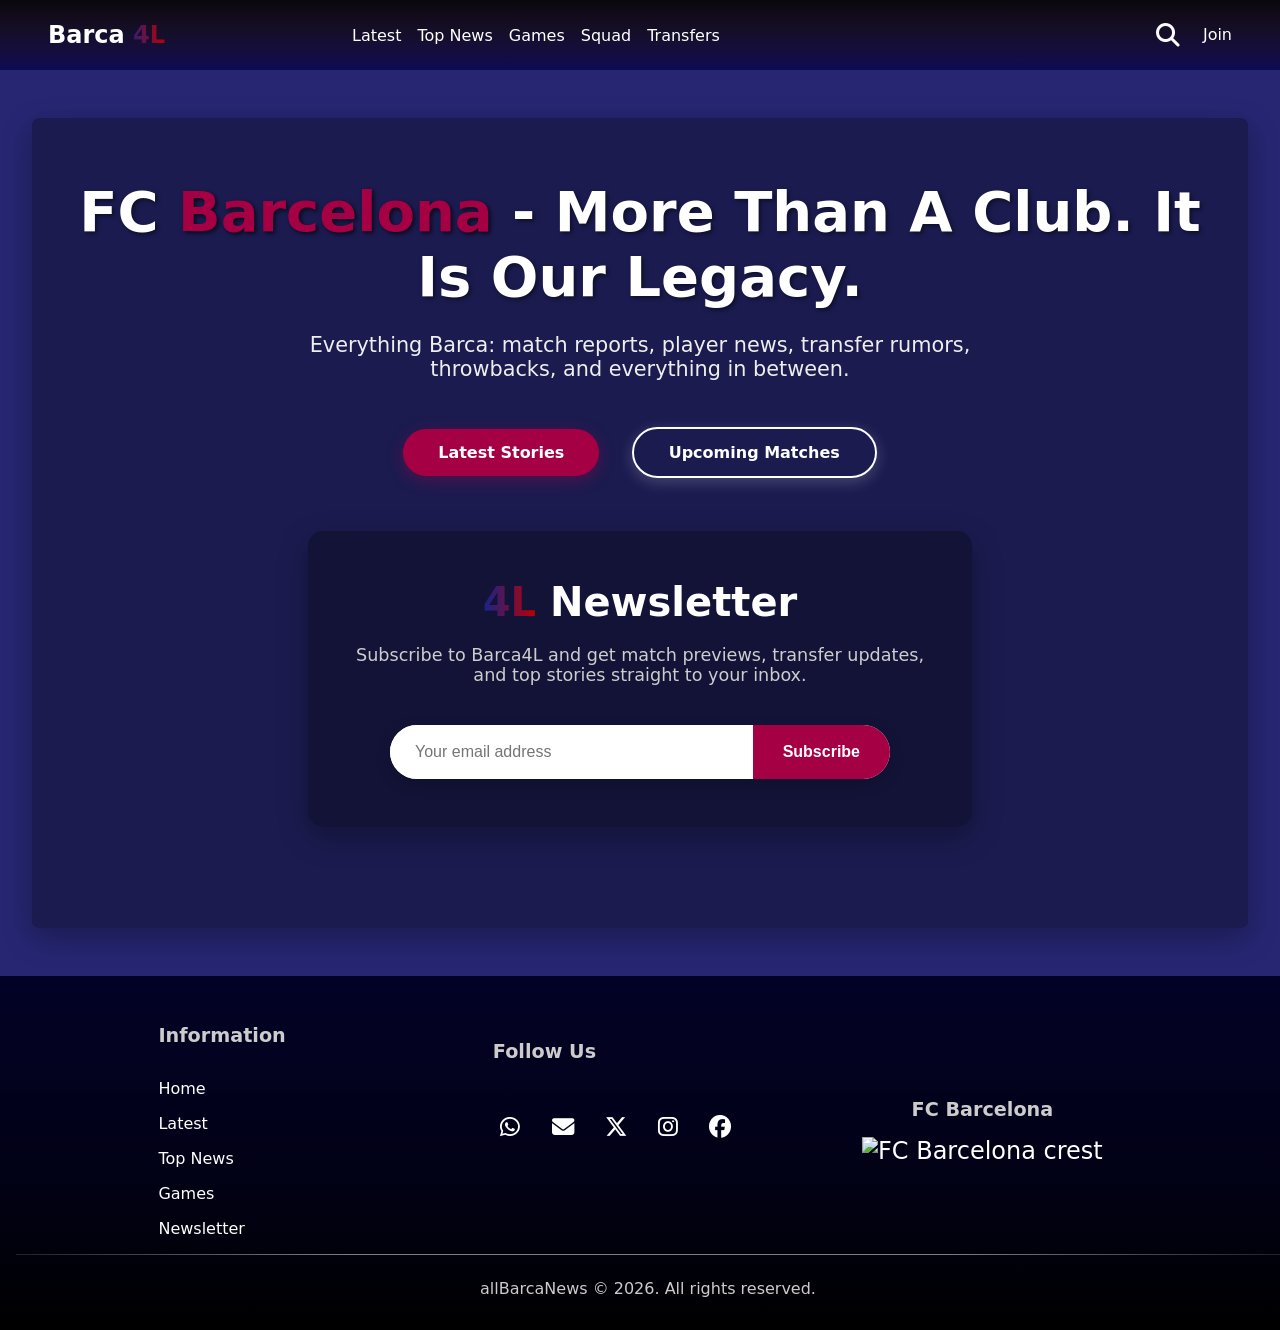
==== allInOneBarca.html @ a5be34e0 "portfolio update" ====
<!DOCTYPE html>
<html lang="en">
<head>
  <meta charset="UTF-8">
  <meta name="viewport" content="width=device-width, initial-scale=1.0">
  <meta name="description" content="Barca4L fan hub for FC Barcelona news, match analysis, top stories, and transfer updates.">
  <meta name="referrer" content="strict-origin-when-cross-origin">
  <meta name="theme-color" content="#0b1030">
  <meta http-equiv="Content-Security-Policy" content="default-src 'self'; script-src 'self'; style-src 'self' https://cdnjs.cloudflare.com; font-src 'self' https://cdnjs.cloudflare.com; img-src 'self' data: https:; base-uri 'self'; frame-ancestors 'none'; form-action 'self'; upgrade-insecure-requests">
  <title>Barca4L | FC Barcelona Fan Hub</title>
  <link rel="icon" href="img/barcaLogo.jpeg" type="image/jpeg">
  <link rel="stylesheet" href="styles/newbarcablog.css">
  <link rel="stylesheet" href="https://cdnjs.cloudflare.com/ajax/libs/font-awesome/6.7.2/css/all.min.css">
  <script src="js/barcablog.js" defer></script>
  <script src="js/site-state.js" defer></script>
</head>
<body>
  <a class="skip-link" href="#main-content">Skip to main content</a>

  <header data-header class="header-container">
    <h1 id="page-name">
      <a class="nav-link active" data-nav="home" href="#home">Barca<span>&nbsp;4L</span></a>
    </h1>

    <nav aria-label="Primary">
      <ul id="main-menu">
        <li><a class="nav-link" data-nav="latest" href="#latest">Latest</a></li>
        <li><a class="nav-link" data-nav="topStories" href="#topStories">Top News</a></li>
        <li><a class="nav-link" data-nav="games" href="#games">Games</a></li>
        <li><a class="nav-link" data-nav="squad" href="#squad">Squad</a></li>
        <li><a class="nav-link" data-nav="transfers" href="#transfers">Transfers</a></li>
      </ul>
    </nav>

    <ul id="user-menu">
      <li>
        <button id="menu-search" type="button" aria-controls="searchOverlay" aria-expanded="false" aria-label="Open search" title="Search">
          <i class="fa-solid fa-magnifying-glass" aria-hidden="true"></i>
        </button>
      </li>
      <li id="join"><a href="#join">Join</a></li>
    </ul>

    <div class="search-overlay" id="searchOverlay" hidden>
      <button class="close-search" type="button" aria-label="Close search">&times;</button>
      <div class="search-container">
        <label class="visually-hidden" for="barca-search-input">Search articles</label>
        <input id="barca-search-input" type="text" class="search-input" placeholder="Search stories, players, and topics...">
        <div class="search-results" id="search-results" aria-live="polite"></div>
      </div>
    </div>
  </header>

  <main class="main-container" id="main-content">
    <section class="page active" id="home">
      <div class="overlay">
        <div class="hero">
          <h1>FC <span>Barcelona</span> - More Than A Club. It Is Our Legacy.</h1>
          <p>Everything Barca: match reports, player news, transfer rumors, throwbacks, and everything in between.</p>
          <div class="btns">
            <a href="#latest" class="btn nav-link" data-nav="latest">Latest Stories</a>
            <a href="#games" class="btn btn-outline nav-link" data-nav="games">Upcoming Matches</a>
          </div>
        </div>

        <section class="newletter" id="join">
          <h2><span class="forL">4L</span> Newsletter</h2>
          <p>Subscribe to Barca4L and get match previews, transfer updates, and top stories straight to your inbox.</p>
          <form action="#" class="newsletter-form">
            <label class="visually-hidden" for="newsletter-email">Email address</label>
            <input id="newsletter-email" type="email" placeholder="Your email address" required>
            <button type="submit">Subscribe</button>
          </form>
        </section>
      </div>
    </section>

    <div class="wrapper main-wrapper">
      <article class="page" id="latest">
        <section id="highlighter" class="blogPost highlight">
          <a href="blogPost.html?slug=early-season-barcelona-injury-worries&title=Early%20Season%20Barcelona%20Injury%20Worries&img=img%2FbaldeInjury.jpeg"><img src="img/baldeInjury.jpeg" alt="Alejandro Balde sidelined with injury concerns"></a>
          <a href="blogPost.html?slug=early-season-barcelona-injury-worries&title=Early%20Season%20Barcelona%20Injury%20Worries&img=img%2FbaldeInjury.jpeg"><h2>Early season Barcelona injury worries</h2></a>
          <p class="date">@mansaMusa 1st September 2025</p>
          <p class="description">
            Three games into the season and Barcelona are already dealing with key injuries. Balde has a hamstring issue, Frenkie returned from the Dutch camp, and concern is growing around Yamal.
          </p>
        </section>

        <section class="blogPost">
          <a href="blogPost.html?slug=mallorca-0-3-barcelona-opener&title=Mallorca%200%3A3%20Barcelona%20Thoughts%20on%20the%20Opener&img=img%2FmallocaBarca2.jpeg"><img src="img/mallocaBarca2.jpeg" alt="Barcelona players celebrating away win at Mallorca"></a>
          <a href="blogPost.html?slug=mallorca-0-3-barcelona-opener&title=Mallorca%200%3A3%20Barcelona%20Thoughts%20on%20the%20Opener&img=img%2FmallocaBarca2.jpeg"><h2>Mallorca 0:3 Barcelona - thoughts on the opener</h2></a>
          <p class="date">@mansa 16th August 2025</p>
          <p class="description">
            Barcelona opened the campaign with an emphatic win away at Mallorca, with Yamal, Raphinha, and Ferran all on the scoresheet.
          </p>
        </section>

        <section class="blogPost">
          <a href="blogPost.html?slug=fermin-not-for-sale&title=Fermin%20Should%20Not%20Be%20For%20Sale&img=img%2FFerm%C3%ACnOption.jpeg"><img src="img/FermìnOption.jpeg" alt="Fermin Lopez during a match"></a>
          <a href="blogPost.html?slug=fermin-not-for-sale&title=Fermin%20Should%20Not%20Be%20For%20Sale&img=img%2FFerm%C3%ACnOption.jpeg"><h2>Fermin should not be up for sale</h2></a>
          <p class="date">@musa 14th August 2025</p>
          <p class="description">
            Exit rumors around Fermin Lopez have intensified due to Barcelona's financial pressure, but selling him could be a major long-term mistake.
          </p>
        </section>

        <section class="blogPost">
          <a href="blogPost.html?slug=rashford-looks-promising&title=Rashford%20Looks%20Promising&img=img%2FrashfordSigns.jpeg"><img src="img/rashfordSigns.jpeg" alt="Marcus Rashford in Barcelona colors"></a>
          <a href="blogPost.html?slug=rashford-looks-promising&title=Rashford%20Looks%20Promising&img=img%2FrashfordSigns.jpeg"><h2>Rashford looks really promising</h2></a>
          <p class="date">@mansaMusa 13th August 2025</p>
          <p class="description">
            Even without early goals, his ball progression and movement suggest there is a lot more to come in this setup.
          </p>
        </section>

        <section class="blogPost">
          <a href="blogPost.html?slug=thank-you-inigo&title=Thank%20You%20Inigo&img=img%2FInigoThanks.jpeg"><img src="img/InigoThanks.jpeg" alt="Inigo Martinez appreciation post"></a>
          <a href="blogPost.html?slug=thank-you-inigo&title=Thank%20You%20Inigo&img=img%2FInigoThanks.jpeg"><h2>Thank you, Inigo</h2></a>
          <p class="date">@mansa 7th August 2025</p>
          <p class="description">
            A difficult exit to accept after his level last season, and many fans are frustrated about how the club handled it.
          </p>
        </section>
      </article>

      <article class="page" id="topStories">
        <section class="blogPost">
          <a href="blogPost.html?slug=concerning-team-performance&title=Barcelona%20Are%20Not%20Playing%20Well%20Yet&img=img%2FTeamplay.jpeg" class="t-imgA"><img src="img/Teamplay.jpeg" alt="Barcelona team shape under pressure"></a>
          <a href="blogPost.html?slug=concerning-team-performance&title=Barcelona%20Are%20Not%20Playing%20Well%20Yet&img=img%2FTeamplay.jpeg" class="t-h2"><h2>The team performance is still concerning</h2></a>
          <p class="date">@sabbath 31st August 2025</p>
          <p class="description">The results are there, but defensive structure and attacking sharpness still look inconsistent after three games.</p>
        </section>

        <section class="blogPost">
          <a href="blogPost.html?slug=management-crisis-unbearable&title=Barcelona%20Management%20Crisis%20Is%20Becoming%20Unbearable&img=img%2FBarcamanage.jpeg" class="t-imgA"><img src="img/Barcamanage.jpeg" alt="Barcelona management discussion image"></a>
          <a href="blogPost.html?slug=management-crisis-unbearable&title=Barcelona%20Management%20Crisis%20Is%20Becoming%20Unbearable&img=img%2FBarcamanage.jpeg" class="t-h2"><h2>Management pressure continues to rise</h2></a>
          <p class="date">@sabbath 27th August 2025</p>
          <p class="description">Many fans are increasingly frustrated by financial decisions and recurring squad planning issues.</p>
        </section>

        <section class="blogPost">
          <a href="blogPost.html?slug=chelsea-50m-fermin-bid&title=Chelsea%20Considering%20A%2050M%20Move%20For%20Fermin%20Lopez&img=img%2FFermin2Option.jpeg" class="t-imgA"><img src="img/Fermin2Option.jpeg" alt="Fermin Lopez transfer rumor feature"></a>
          <a href="blogPost.html?slug=chelsea-50m-fermin-bid&title=Chelsea%20Considering%20A%2050M%20Move%20For%20Fermin%20Lopez&img=img%2FFermin2Option.jpeg" class="t-h2"><h2>Chelsea considering a 50M move for Fermin</h2></a>
          <p class="date">@sabbath 27th August 2025</p>
          <p class="description">Reports suggest Chelsea are preparing a serious bid for one of Barca's most valuable young midfield assets.</p>
        </section>

        <section class="blogPost">
          <a href="blogPost.html?slug=joan-rashford-registered&title=Joan%20Garcia%20And%20Rashford%20Registered&img=img%2FJoanXRash.jpg" class="t-imgA"><img src="img/JoanXRash.jpg" alt="Joan Garcia and Marcus Rashford registration update"></a>
          <a href="blogPost.html?slug=joan-rashford-registered&title=Joan%20Garcia%20And%20Rashford%20Registered&img=img%2FJoanXRash.jpg" class="t-h2"><h2>Joan Garcia and Rashford have been registered</h2></a>
          <p class="date">@sabbath 16th August 2025</p>
          <p class="description">Both arrivals are now officially available for matchday squads following registration approval.</p>
        </section>
      </article>

      <article class="page" id="games">
        <section class="blogPost">
          <a href="blogPost.html?slug=first-home-game-valencia&title=Valencia%20First%20Home%20Game%20Preview&img=img%2FValencia.jpeg" class="imgLink"><img src="img/Valencia.jpeg" alt="Barcelona squad ahead of home game against Valencia"></a>
          <a href="blogPost.html?slug=first-home-game-valencia&title=Valencia%20First%20Home%20Game%20Preview&img=img%2FValencia.jpeg" class="blogTitle"><h2>Valencia up next in the first home game</h2></a>
          <p class="date">@sabbath September 4th 2025</p>
          <p class="description">After three away fixtures, Barca finally return home in what should be a strong atmosphere at kickoff.</p>
        </section>

        <section class="blogPost">
          <a href="blogPost.html?slug=star-garcia-rescue&title=Air%20Garcia%20Rescues%20Barcelona&img=img%2FstarGarcia.jpeg" class="imgLink"><img src="img/starGarcia.jpeg" alt="Goalkeeper Air Garcia making a key save"></a>
          <a href="blogPost.html?slug=star-garcia-rescue&title=Air%20Garcia%20Rescues%20Barcelona&img=img%2FstarGarcia.jpeg" class="blogTitle"><h2>Star boy Air Garcia to the rescue</h2></a>
          <p class="date">@mansaMusa August 31st 2025</p>
          <p class="description">A huge performance in goal against Rayo with eight saves that kept Barca alive in a difficult game.</p>
        </section>

        <section class="blogPost">
          <a href="blogPost.html?slug=last-minute-levante-winner&title=Last%20Minute%20Winner%20Away%20At%20Levante&img=img%2FLastminute.jpeg" class="imgLink"><img src="img/Lastminute.jpeg" alt="Barcelona players celebrating a late goal"></a>
          <a href="blogPost.html?slug=last-minute-levante-winner&title=Last%20Minute%20Winner%20Away%20At%20Levante&img=img%2FLastminute.jpeg" class="blogTitle"><h2>Late winner away at Levante</h2></a>
          <p class="date">@sabbath August 23rd 2025</p>
          <p class="description">Not the cleanest display, but the final push delivered three points and kept momentum alive.</p>
        </section>

        <section class="blogPost">
          <a href="blogPost.html?slug=barcelona-three-goals-mallorca&title=Barcelona%20Score%20Three%20Away%20At%20Mallorca&img=img%2FMallorcagames2.jpeg" class="imgLink"><img src="img/Mallorcagames2.jpeg" alt="Barcelona attack against Mallorca"></a>
          <a href="blogPost.html?slug=barcelona-three-goals-mallorca&title=Barcelona%20Score%20Three%20Away%20At%20Mallorca&img=img%2FMallorcagames2.jpeg" class="blogTitle"><h2>Barcelona score three away at Mallorca</h2></a>
          <p class="date">@mansamusa August 16th 2025</p>
          <p class="description">A confident opening-day performance that set the tone for the first stretch of the season.</p>
        </section>
      </article>

      <article class="page" id="squad">
        <section class="blogPost blog-placeholder">
          <h2>Squad analysis updates coming soon</h2>
          <p class="date">Editorial desk</p>
          <p class="description">This section will be updated with player profiles, tactical roles, and form tracking.</p>
        </section>
        <section class="blogPost blog-placeholder">
          <h2>Depth chart and role breakdown</h2>
          <p class="date">Editorial desk</p>
          <p class="description">Expected XI, rotation options, and how each position is evolving through the season.</p>
        </section>
      </article>

      <article class="page" id="transfers">
        <section class="blogPost blog-placeholder">
          <h2>Transfer board under review</h2>
          <p class="date">Editorial desk</p>
          <p class="description">Incoming, outgoing, and rumor quality ratings will be published here shortly.</p>
        </section>
        <section class="blogPost blog-placeholder">
          <h2>Registration and wage-space tracker</h2>
          <p class="date">Editorial desk</p>
          <p class="description">A practical view of squad registration status and financial impact throughout the window.</p>
        </section>
      </article>
    </div>
  </main>

  <footer class="footer-container">
    <div class="wrapper flex-wrapper">
      <div class="footer-nav">
        <h5>Information</h5>
        <a href="#home">Home</a>
        <a href="#latest">Latest</a>
        <a href="#topStories">Top News</a>
        <a href="#games">Games</a>
        <a href="#join">Newsletter</a>
      </div>
      <div class="footer-media">
        <h5>Follow Us</h5>
        <div class="socials">
          <a href="https://wa.me/?text=Barca4L" target="_blank" rel="noopener noreferrer" aria-label="Share on WhatsApp"><i class="fa-brands fa-whatsapp"></i></a>
          <a href="mailto:hello@barca4l.com" aria-label="Send us an email"><i class="fa-solid fa-envelope"></i></a>
          <a href="https://x.com/fcbarcelona" target="_blank" rel="noopener noreferrer" aria-label="Barcelona on X"><i class="fa-brands fa-x-twitter"></i></a>
          <a href="https://www.instagram.com/fcbarcelona/" target="_blank" rel="noopener noreferrer" aria-label="Barcelona on Instagram"><i class="fa-brands fa-instagram"></i></a>
          <a href="https://www.facebook.com/fcbarcelona/" target="_blank" rel="noopener noreferrer" aria-label="Barcelona on Facebook"><i class="fa-brands fa-facebook"></i></a>
        </div>
      </div>
      <div class="footerLogo">
        <h5 id="footerLogo-header">FC Barcelona</h5>
        <div><img src="img/footerLogo.svg" alt="FC Barcelona crest"></div>
      </div>
    </div>
    <p class="footer-copy">allBarcaNews &copy; 2026. All rights reserved.</p>
  </footer>
</body>
</html>
---- styles/newbarcablog.css ----
*, *::before, *::after {
  box-sizing: border-box;
  margin: 0;
  padding: 0;
  scroll-behavior: smooth;
}
html {
  scroll-padding-top: 72px;
}
html, body {
  font-family: system-ui, -apple-system, BlinkMacSystemFont, 'Segoe UI', Roboto, Oxygen, Ubuntu, Cantarell, 'Open Sans', 'Helvetica Neue', sans-serif;
  font-size: 16px;
  background: hsl(240, 50%, 30%);
  padding: 0;
  margin: 0;
  color: #fff;
}
img {
  max-width: 100%;
  height: auto;
  display: block;
  border: 0;
  overflow: hidden;
  background-color: transparent;
}
.skip-link {
  position: fixed;
  top: -100px;
  left: 1rem;
  z-index: 2000;
  background: #ffffff;
  color: #111;
  padding: 0.6rem 0.8rem;
  border-radius: 6px;
  text-decoration: none;
  font-weight: 600;
  transition: top 0.2s ease;
}
.skip-link:focus {
  top: 1rem;
}
.visually-hidden {
  position: absolute;
  width: 1px;
  height: 1px;
  margin: -1px;
  padding: 0;
  overflow: hidden;
  clip: rect(0, 0, 0, 0);
  border: 0;
}
.wrapper {
  width: 80%;
  max-width: 1200px;
  margin: 0 auto;
  padding: 1rem;

  @media (width < 850px) {
    width: 90%;
  }

  @media (width < 500px) {
    width: 98%;
  }
}
.header-container {
  display: grid;
  grid-template-columns: 1fr 2fr 1fr;
  grid-template-areas: "h m l";
  gap: 1rem;
  align-items: center;
  background-color: #111;
  border-image: fill 1 1 linear-gradient(in lch, #00000090, #0000aa70);
  position: sticky;
  top: 0;
  width: 100%;
  min-height: 70px;
  color: #fff;
  padding-inline: 3rem;
  z-index: 1000;

  @media (width < 585px) {
    padding-inline: 1rem;
  }

  @media (width < 500px) {
    padding-inline: 2rem 3rem;
    max-height: 40px;
  }
}
.header-container a {
  text-decoration: none;
  color: #fff;
  cursor: pointer;
}
.header-container a:hover, 
.header-container a:focus, 
#menu-search:hover, 
#menu-search:focus {
  color: #bb0000;
  transition: color 0.3s ease;
}
#page-name {
  grid-area: h;
  align-self: center;
  font-size: 1.5rem;
  font-weight: bold;
}
#page-name > a:hover, 
#page-name > a:focus {
  text-decoration: none;
  color: #fff;
  cursor: pointer;
}
#page-name span, 
.forL {
  color: transparent;
  background: linear-gradient(to right, #14248A, #bb0000);
  -webkit-background-clip: text;
  background-clip: text;
}
#main-menu {
  grid-area: m;
  display: flex;
  justify-content: start;
  align-items: center;
  gap: 1rem;
  list-style-type: none;
  overflow-x: auto;
  white-space: nowrap;
  scrollbar-width: none;
  -webkit-overflow-scrolling: touch;
  overscroll-behavior: contain;
  min-height: 0;
  align-self: center;

  @media (width < 500px) {
    position: fixed;
    top: 50px;
    left: 0;
    right: 0;
    background-color: #333355;
    padding: .5rem 1.5rem;
    z-index: 999;
    font-size: .9rem;
    margin-block: 1rem;
    display: flex;
    justify-content: center;
    align-items: center;
    min-width: 100%;
    backdrop-filter: blur(10px);
    gap: 1.5rem;
  }
}
#main-menu a.active, 
#main-menu a:focus {
  background: #1abc9c;
  transform: translateY(-2px);
  box-shadow: 0 5px 15px rgba(0, 0, 0, 0.2);
  padding: 0 .5rem;
  color: #fff;
}
#user-menu {
  grid-area: l;
  display: flex;
  justify-content: flex-end;
  align-items: center;
  gap: 1rem;
  list-style-type: none;
}
#user-menu li {
  display: flex;
  align-items: center;
}
#menu-search {
  background: none;
  border: 1px solid transparent;
  border-radius: 999px;
  color: #fff;
  font-size: 1.5rem;
  cursor: pointer;
  transition: color 0.3s ease;
  width: 2.4rem;
  height: 2.4rem;
  display: inline-flex;
  align-items: center;
  justify-content: center;
}
#menu-search:focus-visible {
  border-color: #1abc9c;
  box-shadow: 0 0 0 3px rgba(26, 188, 156, 0.25);
  outline: none;
}
[data-nav="latest"] {
  @media (width < 500px) {
    margin-left: 2rem !important;
  }
}
.search-overlay {
  position: fixed;
  top: 0;
  left: 0;
  width: 100%;
  height: 100%;
  background: rgba(0, 0, 0, 0.9);
  backdrop-filter: blur(10px);
  display: none;
  justify-content: center;
  align-items: flex-start;
  padding-top: 20vh;
  z-index: 1000;
  opacity: 0;
  transition: opacity 0.3s ease;
}
.search-overlay.active {
  display: flex;
  opacity: 1;
}
.search-overlay[hidden] {
  display: none !important;
}
.search-input {
  width: 100%;
  padding: 1.5rem 2rem;
  font-size: 1.5rem;
  background: rgba(255, 71, 84, 0.1);
  border: 2px solid #ff4754;
  border-radius: 50px;
  color: white;
  outline: none;
  transition: all 0.3s ease;
  box-shadow: 
    0 0 20px rgba(255, 71, 84, 0.3),
    0 0 40px rgba(255, 71, 84, 0.2),
    0 0 60px rgba(255, 71, 84, 0.1);

  @media (width < 500px) {
    font-size: 1.2rem;
    padding: 1rem 1.5rem;
    border-radius: 10px;
  }
}
.search-input:focus {
  box-shadow: 
    0 0 30px rgba(255, 71, 84, 0.6),
    0 0 60px rgba(255, 71, 84, 0.4),
    0 0 90px rgba(255, 71, 84, 0.2);
  background: rgba(255, 71, 84, 0.15);
  transform: scale(1.02);
}
.search-input::placeholder {
  color: rgba(255, 255, 255, 0.6);
}
.close-search {
  position: absolute;
  top: 2rem;
  right: 2rem;
  background: none;
  border: none;
  color: #ff4754;
  font-size: 2rem;
  cursor: pointer;
  width: 50px;
  height: 50px;
  border-radius: 50%;
  display: flex;
  align-items: center;
  justify-content: center;
  transition: all 0.3s ease;
}
.close-search:hover {
  background: rgba(255, 71, 84, 0.1);
  transform: rotate(90deg);
}
.search-container {
  width: 90%;
  max-width: 600px;
  transform: translateY(-50px);
  transition: transform 0.4s ease;
}
.search-overlay.active .search-container {
  transform: translateY(0);
}
.search-results {
  margin-top: 1rem;
  width: 100%;
  max-height: min(56vh, 520px);
  overflow-y: auto;
  border-radius: 12px;
}
.search-result-item {
  width: 100%;
  display: block;
  border: 1px solid rgba(255, 255, 255, 0.08);
  border-radius: 10px;
  background: rgba(255, 255, 255, 0.04);
  color: #fff;
  text-align: left;
  padding: 0.8rem 1rem;
  margin-bottom: 0.6rem;
  cursor: pointer;
}
.search-result-item:hover,
.search-result-item:focus-visible {
  border-color: rgba(26, 188, 156, 0.8);
  background: rgba(26, 188, 156, 0.2);
  outline: none;
}
.search-result-title {
  font-weight: 700;
  margin-bottom: 0.35rem;
}
.search-result-snippet {
  opacity: 0.85;
  font-size: 0.95rem;
}

/* main */
.main-wrapper {
  background-color: #10103040;
  position: relative;
  padding-inline: 1rem;
}
.page {
  --grid-max-count: 2;
  --grid-min-size: 250px;
  --gap: 1rem;
  --grid-max-count-calc: calc((100% - var(--gap) * var(--grid-max-count) - var(--gap)) / var(--grid-max-count));
  --grid-final-calc: min(100%, max(var(--grid-min-size), var(--grid-max-count-calc)));

  display: grid;
  grid-template-columns: repeat(auto-fit, minmax(var(--grid-final-calc), 1fr));
  gap: var(--gap);
  height: 0;
  position: absolute;
  visibility: hidden;
  opacity: 0;
  overflow: hidden;
  transition: visibility 0.5s ease, opacity 0.5s ease;
}
.page.active {
  height: auto;
  visibility: visible;
  opacity: 1;
  position: relative;
  overflow: visible;
}
#home {
  background-image: url('../img/Fondo barcelona.jpeg');
  background-position: center center;
  background-size: cover;
  background-repeat: no-repeat;
  background-attachment: fixed;
  width: 100%;
  min-height: 100vh;
  display: flex;
  flex-direction: column;
  justify-content: center;
  padding: 3rem 2rem;

  @media (width < 500px) {
    padding: 3rem 1rem;
  }
}
#home .overlay {
  background: rgba(0, 0, 0, .3);
  width: 100%;
  min-height: 90vh;
  display: flex;
  flex-direction: column;
  justify-content: center;
  align-items: center;
  text-align: center;
  color: #fff;
  padding: 2rem 1rem;
  border-radius: 7px;
  box-shadow: 0 10px 30px rgba(0,0,0,0.3);
}
.hero {
  display: flex;
  flex-direction: column;
  justify-content: center;
  align-items: center;
}
.hero h1 {
  font-size: 3.5em;
  color: #fff;
  text-shadow: 2px 2px 4px rgba(0, 0, 0, 0.5);
  margin-bottom: 1.5rem;
  text-align: center;

  @media (width < 771px) {
    font-size: 2.5rem;
  }

  @media (width < 500px) {
    font-size: 2rem;
  }
}
.hero h1 span {
  color: #a50044;
  text-shadow: 2px 2px 4px rgba(0, 0, 0, 0.7);
}
.hero p {
  font-size: 1.3rem;
  max-width: 700px;
  margin: 0 auto 2rem;
  color: #eee;
  text-align: center;
}
.btn {
  display: inline-block;
  background: #a50044;
  color: #fff;
  padding: .875em 2.1875em;
  border-radius: 30px;
  text-decoration: none;
  font-weight: 600;
  transition: all 0.3s ease;
  box-shadow: 0 4px 15px rgba(165, 0, 68, 0.4);
  border: none;
  cursor: pointer;
  margin: .85rem;
}
.btn-outline {
  background: transparent;
  border: 2px solid #fff;
  box-shadow: 0 4px 15px rgba(255, 255, 255, 0.2);
}
.btn:hover, 
.btn:focus {
  box-shadow: 0 6px 20px rgba(138, 0, 57, 0.6);
  transform: translateY(-3px);
}
.btn-outline:hover, 
.btn-outline:focus {
  box-shadow: 0 6px 20px rgba(255, 255, 255, 0.6);
  transform: translateY(-3px);
}
.newletter {
  color: #fff;
  margin: 0 auto;
  text-align: center;
  padding-block: 3rem;
  margin-block: 2.5rem;
  padding-inline: 2rem;
  max-width: 800px;
  background: #101030c0;
  border-radius: 15px;
  box-shadow: 0 10px 30px rgba(0,0,0,0.3);
  z-index: 50;

  @media (width < 500px) {
    padding: 2rem 1rem;
  }
}
.newletter h2 {
  margin-bottom: 20px;
  color: #fff;
  font-size: 2.5rem;
}
.newletter p {
  max-width: 600px;
  margin: 0 auto 2.5rem;
  color: #cdcdcd;
  font-size: 1.1rem;
}
.newsletter-form {
  display: flex;
  max-width: 500px;
  margin: 0 auto;
  background: #fff;
  border-radius: 50px;
  overflow: hidden;
  box-shadow: 0 5px 15px rgba(0,0,0,0.2);

  @media (width < 675px) {
    flex-direction: column;
    border-radius: 15px;
  }
}
.newsletter-form input {
  flex: 1;
  padding: 18px 25px;
  border: none;
  outline: none;
  font-size: 1rem;
  color: #333;
  font-weight: 500;

  @media (width < 675px) {
    padding: 15px 20px;
    margin-bottom: 10px;
  }
}
.newsletter-form button {
  background: #a50044;
  border: none;
  padding: 15px 30px;
  font-weight: 600;
  cursor: pointer;
  transition: background 0.3s ease;
  font-size: 1rem;
  color: #fff;
}
.newsletter-form button:hover {
  background: #8a0039;
}
.blogPost {
  background-color: #00000020;
  border-radius: 8px;
  box-shadow: 0 2px 8px rgba(0, 0, 0, 0.1);
  padding: 1rem;
  transition: all 0.3s ease;

  @media (width < 500px) {
    padding: .6rem;
  }
}
.blogPost img {
  border-radius: 8px;
  transition: all 0.3s ease;
  aspect-ratio: 3/2;
}
.blogPost img:hover, 
.blogPost img:focus {
  transform: scale(1.01);
  box-shadow: 0 4px 15px rgba(255, 255, 255, 0.2);
  opacity: 0.98;
}
.blogPost a {
  text-decoration: none;
  color: #fff;
}
.blogPost a:hover, 
.blogPost a:focus {
  color: #9c0a0a;
  transition: color 0.3s ease;
}
.blogPost h2 {
  font-size: 1.3rem;
  margin: 1rem 0;

  @media (width < 500px) {
    font-size: 1.25rem;
    margin: .7rem 0;
  }
}
.blogPost p {
  font-size: 1rem;
  line-height: 1.5;
  margin-bottom: 1rem;
  letter-spacing: 1.01px;
  color: #ebebeb;

  @media (width < 500px) {
    font-size: .95rem;
    margin-bottom: .75rem;
  }
}
.blog-placeholder {
  min-height: 180px;
  display: flex;
  flex-direction: column;
  justify-content: center;
}
.blog-placeholder h2 {
  margin-top: 0;
}
.blogPost .date, 
.date {
  font-size: 0.875rem;
  color: #ccc;
  margin-bottom: 0.5rem;
  width: 100%;
  font-style: italic;
  display: flex;
  justify-content: space-between;
}
.highlight {
  grid-column: span 2;
  min-width: 90% !important;
  margin: 0 auto;
  padding-inline: 4rem !important;
}
.highlight h2 {
  font-size: 2rem !important;
}
.highlight p {
  font-size: 1.2rem;
}
.highlight img {
  border: 1px solid transparent;
  max-width: 700px;
  height: auto;
  margin: 0 auto;
  width: 100%;
  box-shadow: 0 3px 9px rgba(255, 0, 0, 0.2);
}
.highlight img:hover {
  box-shadow: 0 4px 15px rgba(255, 0, 0, .35) !important;
}

/* blogPost html styles */
.blog-container {
  max-width: 800px;
  margin: 0 auto;
  background: #10103040;
  border-radius: 10px;
  box-shadow: 0 2px 10px rgba(0,0,0,0.1);
  overflow: hidden;
  color: #fff;
}
.blog-content {
  padding: 2rem;

  @media (max-width: 768px) {
    padding: 1.5rem;
  }

  @media (max-width: 500px) {
    padding: 1rem;
  }
}
.article-back {
  margin-bottom: 1rem;
}
.article-back a {
  color: #cdcdcd;
  text-decoration: none;
}
.article-back a:hover,
.article-back a:focus {
  color: #1abc9c;
}
.img-wrapper {
    padding-inline: 1rem;

    @media (width < 500px) {
    margin-top: 1.5rem;
  }
}
.featured-image,
#article-image {
  width: 100%;
  height: 400px;
  object-fit: cover;
  background: #000022;
  transition: all 0.3s ease;

  @media (width < 500px) {
    height: 250px;
  }
}
.featured-image:hover,
#article-image:hover {
  opacity: 0.95;
  box-shadow: 0 4px 15px rgba(255, 255, 255, 0.2);
}
.blog-meta {
  display: flex;
  justify-content: space-between;
  align-items: center !important;
  margin: 1.5rem 0;
  padding-bottom: 1rem;
  border-bottom: 3px solid rgba(255, 255, 255, 0.6); 

  @media (width < 500px) {
    margin: 1rem 0;
  }
}
.author-info {
  display: flex;
  align-items: center;
  gap: 1rem;
}
.author-details h4 {
  color: #cdcdcd;
  margin-bottom: 0.5rem;
}
.read-time {
  background: #14248A;
  padding: 0.5rem 1rem;
  border-radius: 20px;
  font-size: 0.9rem;
}
.blog-title {
  font-size: 2rem;
  margin-bottom: 1.5rem;
  color: #fff;
  line-height: 1.2;

  @media (max-width: 768px) {
    font-size: 1.75rem;
  }

  @media (max-width: 500px) {
    font-size: 1.5rem;
  }
}
.blog-body p {
  margin-bottom: 1.5rem;
  color: #ebebeb;
  line-height: 1.7; font-size: 1rem;
}
.article-social {
  margin: 2rem 0;
  padding: 2rem;
  background: rgba(20, 36, 138, 0.2);
  border-radius: 8px;
  border: 1px solid rgba(255, 255, 255, 0.1);
}
.article-social h3 {
  margin-bottom: 1.5rem;
  color: #fff;
}
.share-buttons {
  display: flex;
  gap: 1rem;
  flex-wrap: wrap;

  @media (max-width: 768px) {
    flex-direction: column;
  }
}
.share-btn {
  display: flex;
  align-items: center;
  gap: 0.5rem;
  padding: 0.75rem 1.5rem;
  border: none;
  border-radius: 30px;
  font-weight: 500;
  cursor: pointer;
  transition: all 0.3s ease;
  font-size: 0.95rem;
}
.share-btn:hover {
  transform: translateY(-2px);
  box-shadow: 0 4px 15px rgba(0, 0, 0, 0.3);
}
.share-btn.twitter {
  background: #1DA1F2;
  color: #fff;
}
.share-btn.facebook {
  background: #4267B2;
  color: #fff;
}
.share-btn.whatsapp {
  background: #25D366;
  color: #fff;
}
.related-articles {
  margin-top: 3rem;
  padding-top: 2rem;
  border-top: 1px solid rgba(255, 255, 255, 0.1);
}
.related-articles h3 {
  color: #eee;
  margin-bottom: 1.5rem;
}
.related-grid p {
  color: #ccc;
}
.footer-container {
  background-image: linear-gradient(in lch, #000022f0, #000000ff);
  padding: 2rem 0rem 2rem 1rem;
  color: #fff;
  width: 100%;
  min-height: 150px;
}
.flex-wrapper {
  display: flex;
  flex-wrap: wrap;
  justify-content: space-between;
  gap: 1.5rem;
}
.footer-container a {
  color: #fff;
  text-decoration: none;
}
.footer-container a:hover, 
.footer-container a:focus {
  opacity: 0.8;
  transition: opacity 0.3s ease;
}
.flex-wrapper h5 {
  margin-bottom: 1rem;
  color: #cdcccc;
  font-size: 1.2rem;

  @media (width < 581px) {
    font-size: 1rem;
    margin-bottom: .5rem;
  }
}
.footer-nav {
  flex: 1 1 30%;
  display: flex;
  flex-direction: column;
  align-items: start;
  justify-content: center;
  gap: 1rem;
  list-style-type: none;
  font-size: 1rem;

  @media (width < 490px) {
    font-size: .9rem;
    gap: .5rem;
  }
}
.footer-media {
  flex: 1 1 30%;
  margin-top: 1rem;
  font-size: 1.4rem;
  list-style-type: none;

  @media (width < 505px) {
    margin-top: 0;
    font-size: 1.18rem;
  }
}
.footer-media h5 {
  display: block;
  width: 100%;
  position: relative;
  margin-bottom: 2.85rem;

  @media (width < 750px) {
    margin-bottom: 1rem;
  }
}
.footer-media .socials {
  display: flex !important;
  flex-wrap: wrap;
  gap: 1rem;

  @media (width < 590px) {
    gap: .5rem;
  }

  @media (width < 450px) {
    gap: .25rem;
  }
}
.footer-media a {
  padding: .25rem .4123rem;
  border-radius: 50%;
  border: 1px solid transparent;
}
.footer-media a:hover, 
.footer-media a:focus {
  opacity: 1;
  background-color: #9c0a0a;
}
.footerLogo {
  flex: 1 1 30%;
  display: flex;
  align-items: center;
  justify-content: center;
  font-size: 1.5rem;
  flex-direction: column;
  margin: 0;
  padding: 0;

  @media (width < 500px) {
    font-size: 1.25rem;
  }
}
.footerLogo h5 {
  display: block;

  @media (width < 520px) {
    display: none !important;
  }
}
.footer-copy {
  display: block;
  font-size: 1rem;
  color: #ccc;
  padding-top: 1.5rem;
  text-align: center;
  width: 100%;
  border-top: 1px solid;
  border-image: linear-gradient(to right, transparent, #dcdcdc90 30%, #dcdcdc90 70%, transparent) 100;
}
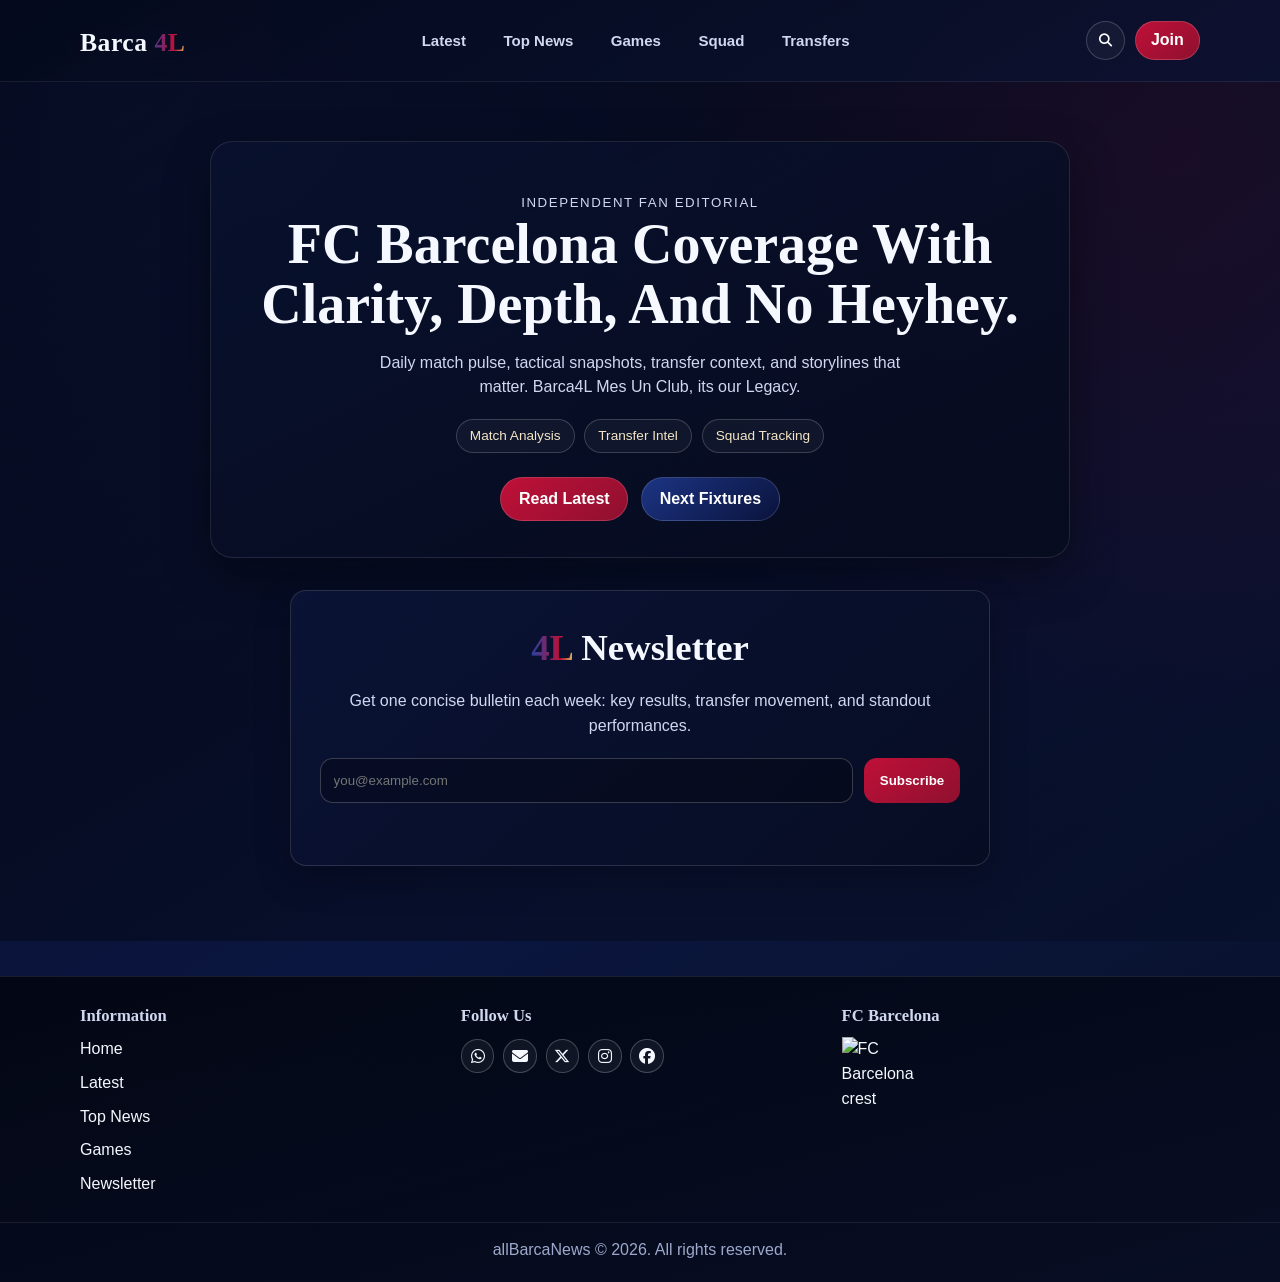
==== commit e4addeca: "canvas update!" ====
--- a/allInOneBarca.html
+++ b/allInOneBarca.html
@@ -1,4 +1,4 @@
-<!DOCTYPE html>
+﻿<!DOCTYPE html>
 <html lang="en">
 <head>
   <meta charset="UTF-8">
@@ -18,172 +18,182 @@
   <a class="skip-link" href="#main-content">Skip to main content</a>
 
   <header data-header class="header-container">
-    <h1 id="page-name">
-      <a class="nav-link active" data-nav="home" href="#home">Barca<span>&nbsp;4L</span></a>
-    </h1>
-
-    <nav aria-label="Primary">
-      <ul id="main-menu">
-        <li><a class="nav-link" data-nav="latest" href="#latest">Latest</a></li>
-        <li><a class="nav-link" data-nav="topStories" href="#topStories">Top News</a></li>
-        <li><a class="nav-link" data-nav="games" href="#games">Games</a></li>
-        <li><a class="nav-link" data-nav="squad" href="#squad">Squad</a></li>
-        <li><a class="nav-link" data-nav="transfers" href="#transfers">Transfers</a></li>
+    <div class="header-shell wrapper">
+      <h1 id="page-name">
+        <a class="brand" href="#home">Barca<span> 4L</span></a>
+      </h1>
+
+      <button id="menu-toggle" class="menu-toggle" type="button" aria-label="Toggle navigation menu" aria-controls="primary-nav" aria-expanded="false">
+        <i class="fa-solid fa-bars" aria-hidden="true"></i>
+      </button>
+
+      <nav class="primary-nav" id="primary-nav" aria-label="Primary">
+        <ul id="main-menu">
+          <li><a class="nav-link" data-nav="latest" href="#latest">Latest</a></li>
+          <li><a class="nav-link" data-nav="topStories" href="#topStories">Top News</a></li>
+          <li><a class="nav-link" data-nav="games" href="#games">Games</a></li>
+          <li><a class="nav-link" data-nav="squad" href="#squad">Squad</a></li>
+          <li><a class="nav-link" data-nav="transfers" href="#transfers">Transfers</a></li>
+        </ul>
+      </nav>
+
+      <ul id="user-menu">
+        <li>
+          <button id="menu-search" type="button" aria-controls="searchOverlay" aria-expanded="false" aria-label="Open search" title="Search">
+            <i class="fa-solid fa-magnifying-glass" aria-hidden="true"></i>
+          </button>
+        </li>
+        <li><a class="join-link" href="#join">Join</a></li>
       </ul>
-    </nav>
-
-    <ul id="user-menu">
-      <li>
-        <button id="menu-search" type="button" aria-controls="searchOverlay" aria-expanded="false" aria-label="Open search" title="Search">
-          <i class="fa-solid fa-magnifying-glass" aria-hidden="true"></i>
-        </button>
-      </li>
-      <li id="join"><a href="#join">Join</a></li>
-    </ul>
+    </div>
 
     <div class="search-overlay" id="searchOverlay" hidden>
-      <button class="close-search" type="button" aria-label="Close search">&times;</button>
+      <button class="close-search" type="button" aria-label="Close search">
+        <i class="fa-solid fa-xmark" aria-hidden="true"></i>
+      </button>
       <div class="search-container">
         <label class="visually-hidden" for="barca-search-input">Search articles</label>
         <input id="barca-search-input" type="text" class="search-input" placeholder="Search stories, players, and topics...">
+        <p class="search-hint" id="search-hint">Type at least 2 characters to search your stories.</p>
         <div class="search-results" id="search-results" aria-live="polite"></div>
       </div>
     </div>
   </header>
+
+  <div class="nav-scrim" id="nav-scrim" hidden></div>
 
   <main class="main-container" id="main-content">
     <section class="page active" id="home">
-      <div class="overlay">
-        <div class="hero">
-          <h1>FC <span>Barcelona</span> - More Than A Club. It Is Our Legacy.</h1>
-          <p>Everything Barca: match reports, player news, transfer rumors, throwbacks, and everything in between.</p>
+      <div class="overlay wrapper">
+        <section class="hero" aria-labelledby="hero-heading">
+          <p class="hero-kicker">Independent fan editorial</p>
+          <h2 id="hero-heading">FC Barcelona Coverage With Clarity, Depth, And No Heyhey.</h2>
+          <p>Daily match pulse, tactical snapshots, transfer context, and storylines that matter. Barca4L Mes Un Club, its our Legacy.</p>
+
+          <div class="hero-pills" aria-label="Site strengths">
+            <span>Match Analysis</span>
+            <span>Transfer Intel</span>
+            <span>Squad Tracking</span>
+          </div>
+
           <div class="btns">
-            <a href="#latest" class="btn nav-link" data-nav="latest">Latest Stories</a>
-            <a href="#games" class="btn btn-outline nav-link" data-nav="games">Upcoming Matches</a>
+            <a href="#latest" class="btn">Read Latest</a>
+            <a href="#games" class="btn btn-outline">Next Fixtures</a>
           </div>
-        </div>
-
-        <section class="newletter" id="join">
-          <h2><span class="forL">4L</span> Newsletter</h2>
-          <p>Subscribe to Barca4L and get match previews, transfer updates, and top stories straight to your inbox.</p>
-          <form action="#" class="newsletter-form">
+        </section>
+
+        <section class="newsletter" id="join" aria-labelledby="newsletter-title">
+          <h2 id="newsletter-title"><span class="forL">4L</span> Newsletter</h2>
+          <p>Get one concise bulletin each week: key results, transfer movement, and standout performances.</p>
+          <form action="#" class="newsletter-form" novalidate>
             <label class="visually-hidden" for="newsletter-email">Email address</label>
-            <input id="newsletter-email" type="email" placeholder="Your email address" required>
+            <input id="newsletter-email" name="email" type="email" autocomplete="email" placeholder="you@example.com" required>
             <button type="submit">Subscribe</button>
           </form>
+          <p class="newsletter-status" id="newsletter-status" role="status" aria-live="polite"></p>
         </section>
       </div>
     </section>
 
     <div class="wrapper main-wrapper">
-      <article class="page" id="latest">
+      <article class="page" id="latest" aria-label="Latest stories">
         <section id="highlighter" class="blogPost highlight">
           <a href="blogPost.html?slug=early-season-barcelona-injury-worries&title=Early%20Season%20Barcelona%20Injury%20Worries&img=img%2FbaldeInjury.jpeg"><img src="img/baldeInjury.jpeg" alt="Alejandro Balde sidelined with injury concerns"></a>
           <a href="blogPost.html?slug=early-season-barcelona-injury-worries&title=Early%20Season%20Barcelona%20Injury%20Worries&img=img%2FbaldeInjury.jpeg"><h2>Early season Barcelona injury worries</h2></a>
           <p class="date">@mansaMusa 1st September 2025</p>
-          <p class="description">
-            Three games into the season and Barcelona are already dealing with key injuries. Balde has a hamstring issue, Frenkie returned from the Dutch camp, and concern is growing around Yamal.
-          </p>
+          <p class="description">Three games into the season and Barcelona are already dealing with key injuries. Balde has a hamstring issue, Frenkie returned from the Dutch camp, and concern is growing around Yamal.</p>
         </section>
 
         <section class="blogPost">
           <a href="blogPost.html?slug=mallorca-0-3-barcelona-opener&title=Mallorca%200%3A3%20Barcelona%20Thoughts%20on%20the%20Opener&img=img%2FmallocaBarca2.jpeg"><img src="img/mallocaBarca2.jpeg" alt="Barcelona players celebrating away win at Mallorca"></a>
           <a href="blogPost.html?slug=mallorca-0-3-barcelona-opener&title=Mallorca%200%3A3%20Barcelona%20Thoughts%20on%20the%20Opener&img=img%2FmallocaBarca2.jpeg"><h2>Mallorca 0:3 Barcelona - thoughts on the opener</h2></a>
           <p class="date">@mansa 16th August 2025</p>
-          <p class="description">
-            Barcelona opened the campaign with an emphatic win away at Mallorca, with Yamal, Raphinha, and Ferran all on the scoresheet.
-          </p>
-        </section>
-
-        <section class="blogPost">
-          <a href="blogPost.html?slug=fermin-not-for-sale&title=Fermin%20Should%20Not%20Be%20For%20Sale&img=img%2FFerm%C3%ACnOption.jpeg"><img src="img/FermìnOption.jpeg" alt="Fermin Lopez during a match"></a>
+          <p class="description">Barcelona opened the campaign with an emphatic win away at Mallorca, with Yamal, Raphinha, and Ferran all on the scoresheet.</p>
+        </section>
+
+        <section class="blogPost">
+          <a href="blogPost.html?slug=fermin-not-for-sale&title=Fermin%20Should%20Not%20Be%20For%20Sale&img=img%2FFerm%C3%ACnOption.jpeg"><img src="img/Ferm%C3%ACnOption.jpeg" alt="Fermin Lopez during a match"></a>
           <a href="blogPost.html?slug=fermin-not-for-sale&title=Fermin%20Should%20Not%20Be%20For%20Sale&img=img%2FFerm%C3%ACnOption.jpeg"><h2>Fermin should not be up for sale</h2></a>
           <p class="date">@musa 14th August 2025</p>
-          <p class="description">
-            Exit rumors around Fermin Lopez have intensified due to Barcelona's financial pressure, but selling him could be a major long-term mistake.
-          </p>
+          <p class="description">Exit rumors around Fermin Lopez have intensified due to Barcelona's financial pressure, but selling him could be a major long-term mistake.</p>
         </section>
 
         <section class="blogPost">
           <a href="blogPost.html?slug=rashford-looks-promising&title=Rashford%20Looks%20Promising&img=img%2FrashfordSigns.jpeg"><img src="img/rashfordSigns.jpeg" alt="Marcus Rashford in Barcelona colors"></a>
           <a href="blogPost.html?slug=rashford-looks-promising&title=Rashford%20Looks%20Promising&img=img%2FrashfordSigns.jpeg"><h2>Rashford looks really promising</h2></a>
           <p class="date">@mansaMusa 13th August 2025</p>
-          <p class="description">
-            Even without early goals, his ball progression and movement suggest there is a lot more to come in this setup.
-          </p>
+          <p class="description">Even without early goals, his ball progression and movement suggest there is a lot more to come in this setup.</p>
         </section>
 
         <section class="blogPost">
           <a href="blogPost.html?slug=thank-you-inigo&title=Thank%20You%20Inigo&img=img%2FInigoThanks.jpeg"><img src="img/InigoThanks.jpeg" alt="Inigo Martinez appreciation post"></a>
           <a href="blogPost.html?slug=thank-you-inigo&title=Thank%20You%20Inigo&img=img%2FInigoThanks.jpeg"><h2>Thank you, Inigo</h2></a>
           <p class="date">@mansa 7th August 2025</p>
-          <p class="description">
-            A difficult exit to accept after his level last season, and many fans are frustrated about how the club handled it.
-          </p>
-        </section>
-      </article>
-
-      <article class="page" id="topStories">
-        <section class="blogPost">
-          <a href="blogPost.html?slug=concerning-team-performance&title=Barcelona%20Are%20Not%20Playing%20Well%20Yet&img=img%2FTeamplay.jpeg" class="t-imgA"><img src="img/Teamplay.jpeg" alt="Barcelona team shape under pressure"></a>
-          <a href="blogPost.html?slug=concerning-team-performance&title=Barcelona%20Are%20Not%20Playing%20Well%20Yet&img=img%2FTeamplay.jpeg" class="t-h2"><h2>The team performance is still concerning</h2></a>
+          <p class="description">A difficult exit to accept after his level last season, and many fans are frustrated about how the club handled it.</p>
+        </section>
+      </article>
+
+      <article class="page" id="topStories" aria-label="Top stories">
+        <section class="blogPost">
+          <a href="blogPost.html?slug=concerning-team-performance&title=Barcelona%20Are%20Not%20Playing%20Well%20Yet&img=img%2FTeamplay.jpeg"><img src="img/Teamplay.jpeg" alt="Barcelona team shape under pressure"></a>
+          <a href="blogPost.html?slug=concerning-team-performance&title=Barcelona%20Are%20Not%20Playing%20Well%20Yet&img=img%2FTeamplay.jpeg"><h2>The team performance is still concerning</h2></a>
           <p class="date">@sabbath 31st August 2025</p>
           <p class="description">The results are there, but defensive structure and attacking sharpness still look inconsistent after three games.</p>
         </section>
 
         <section class="blogPost">
-          <a href="blogPost.html?slug=management-crisis-unbearable&title=Barcelona%20Management%20Crisis%20Is%20Becoming%20Unbearable&img=img%2FBarcamanage.jpeg" class="t-imgA"><img src="img/Barcamanage.jpeg" alt="Barcelona management discussion image"></a>
-          <a href="blogPost.html?slug=management-crisis-unbearable&title=Barcelona%20Management%20Crisis%20Is%20Becoming%20Unbearable&img=img%2FBarcamanage.jpeg" class="t-h2"><h2>Management pressure continues to rise</h2></a>
+          <a href="blogPost.html?slug=management-crisis-unbearable&title=Barcelona%20Management%20Crisis%20Is%20Becoming%20Unbearable&img=img%2FBarcamanage.jpeg"><img src="img/Barcamanage.jpeg" alt="Barcelona management discussion image"></a>
+          <a href="blogPost.html?slug=management-crisis-unbearable&title=Barcelona%20Management%20Crisis%20Is%20Becoming%20Unbearable&img=img%2FBarcamanage.jpeg"><h2>Management pressure continues to rise</h2></a>
           <p class="date">@sabbath 27th August 2025</p>
           <p class="description">Many fans are increasingly frustrated by financial decisions and recurring squad planning issues.</p>
         </section>
 
         <section class="blogPost">
-          <a href="blogPost.html?slug=chelsea-50m-fermin-bid&title=Chelsea%20Considering%20A%2050M%20Move%20For%20Fermin%20Lopez&img=img%2FFermin2Option.jpeg" class="t-imgA"><img src="img/Fermin2Option.jpeg" alt="Fermin Lopez transfer rumor feature"></a>
-          <a href="blogPost.html?slug=chelsea-50m-fermin-bid&title=Chelsea%20Considering%20A%2050M%20Move%20For%20Fermin%20Lopez&img=img%2FFermin2Option.jpeg" class="t-h2"><h2>Chelsea considering a 50M move for Fermin</h2></a>
+          <a href="blogPost.html?slug=chelsea-50m-fermin-bid&title=Chelsea%20Considering%20A%2050M%20Move%20For%20Fermin%20Lopez&img=img%2FFermin2Option.jpeg"><img src="img/Fermin2Option.jpeg" alt="Fermin Lopez transfer rumor feature"></a>
+          <a href="blogPost.html?slug=chelsea-50m-fermin-bid&title=Chelsea%20Considering%20A%2050M%20Move%20For%20Fermin%20Lopez&img=img%2FFermin2Option.jpeg"><h2>Chelsea considering a 50M move for Fermin</h2></a>
           <p class="date">@sabbath 27th August 2025</p>
           <p class="description">Reports suggest Chelsea are preparing a serious bid for one of Barca's most valuable young midfield assets.</p>
         </section>
 
         <section class="blogPost">
-          <a href="blogPost.html?slug=joan-rashford-registered&title=Joan%20Garcia%20And%20Rashford%20Registered&img=img%2FJoanXRash.jpg" class="t-imgA"><img src="img/JoanXRash.jpg" alt="Joan Garcia and Marcus Rashford registration update"></a>
-          <a href="blogPost.html?slug=joan-rashford-registered&title=Joan%20Garcia%20And%20Rashford%20Registered&img=img%2FJoanXRash.jpg" class="t-h2"><h2>Joan Garcia and Rashford have been registered</h2></a>
+          <a href="blogPost.html?slug=joan-rashford-registered&title=Joan%20Garcia%20And%20Rashford%20Registered&img=img%2FJoanXRash.jpg"><img src="img/JoanXRash.jpg" alt="Joan Garcia and Marcus Rashford registration update"></a>
+          <a href="blogPost.html?slug=joan-rashford-registered&title=Joan%20Garcia%20And%20Rashford%20Registered&img=img%2FJoanXRash.jpg"><h2>Joan Garcia and Rashford have been registered</h2></a>
           <p class="date">@sabbath 16th August 2025</p>
           <p class="description">Both arrivals are now officially available for matchday squads following registration approval.</p>
         </section>
       </article>
 
-      <article class="page" id="games">
-        <section class="blogPost">
-          <a href="blogPost.html?slug=first-home-game-valencia&title=Valencia%20First%20Home%20Game%20Preview&img=img%2FValencia.jpeg" class="imgLink"><img src="img/Valencia.jpeg" alt="Barcelona squad ahead of home game against Valencia"></a>
-          <a href="blogPost.html?slug=first-home-game-valencia&title=Valencia%20First%20Home%20Game%20Preview&img=img%2FValencia.jpeg" class="blogTitle"><h2>Valencia up next in the first home game</h2></a>
-          <p class="date">@sabbath September 4th 2025</p>
+      <article class="page" id="games" aria-label="Games and previews">
+        <section class="blogPost">
+          <a href="blogPost.html?slug=first-home-game-valencia&title=Valencia%20First%20Home%20Game%20Preview&img=img%2FValencia.jpeg"><img src="img/Valencia.jpeg" alt="Barcelona squad ahead of home game against Valencia"></a>
+          <a href="blogPost.html?slug=first-home-game-valencia&title=Valencia%20First%20Home%20Game%20Preview&img=img%2FValencia.jpeg"><h2>Valencia up next in the first home game</h2></a>
+          <p class="date">@sabbath 4th September 2025</p>
           <p class="description">After three away fixtures, Barca finally return home in what should be a strong atmosphere at kickoff.</p>
         </section>
 
         <section class="blogPost">
-          <a href="blogPost.html?slug=star-garcia-rescue&title=Air%20Garcia%20Rescues%20Barcelona&img=img%2FstarGarcia.jpeg" class="imgLink"><img src="img/starGarcia.jpeg" alt="Goalkeeper Air Garcia making a key save"></a>
-          <a href="blogPost.html?slug=star-garcia-rescue&title=Air%20Garcia%20Rescues%20Barcelona&img=img%2FstarGarcia.jpeg" class="blogTitle"><h2>Star boy Air Garcia to the rescue</h2></a>
-          <p class="date">@mansaMusa August 31st 2025</p>
+          <a href="blogPost.html?slug=star-garcia-rescue&title=Air%20Garcia%20Rescues%20Barcelona&img=img%2FstarGarcia.jpeg"><img src="img/starGarcia.jpeg" alt="Goalkeeper Air Garcia making a key save"></a>
+          <a href="blogPost.html?slug=star-garcia-rescue&title=Air%20Garcia%20Rescues%20Barcelona&img=img%2FstarGarcia.jpeg"><h2>Star boy Air Garcia to the rescue</h2></a>
+          <p class="date">@mansaMusa 31st August 2025</p>
           <p class="description">A huge performance in goal against Rayo with eight saves that kept Barca alive in a difficult game.</p>
         </section>
 
         <section class="blogPost">
-          <a href="blogPost.html?slug=last-minute-levante-winner&title=Last%20Minute%20Winner%20Away%20At%20Levante&img=img%2FLastminute.jpeg" class="imgLink"><img src="img/Lastminute.jpeg" alt="Barcelona players celebrating a late goal"></a>
-          <a href="blogPost.html?slug=last-minute-levante-winner&title=Last%20Minute%20Winner%20Away%20At%20Levante&img=img%2FLastminute.jpeg" class="blogTitle"><h2>Late winner away at Levante</h2></a>
-          <p class="date">@sabbath August 23rd 2025</p>
+          <a href="blogPost.html?slug=last-minute-levante-winner&title=Last%20Minute%20Winner%20Away%20At%20Levante&img=img%2FLastminute.jpeg"><img src="img/Lastminute.jpeg" alt="Barcelona players celebrating a late goal"></a>
+          <a href="blogPost.html?slug=last-minute-levante-winner&title=Last%20Minute%20Winner%20Away%20At%20Levante&img=img%2FLastminute.jpeg"><h2>Late winner away at Levante</h2></a>
+          <p class="date">@sabbath 23rd August 2025</p>
           <p class="description">Not the cleanest display, but the final push delivered three points and kept momentum alive.</p>
         </section>
 
         <section class="blogPost">
-          <a href="blogPost.html?slug=barcelona-three-goals-mallorca&title=Barcelona%20Score%20Three%20Away%20At%20Mallorca&img=img%2FMallorcagames2.jpeg" class="imgLink"><img src="img/Mallorcagames2.jpeg" alt="Barcelona attack against Mallorca"></a>
-          <a href="blogPost.html?slug=barcelona-three-goals-mallorca&title=Barcelona%20Score%20Three%20Away%20At%20Mallorca&img=img%2FMallorcagames2.jpeg" class="blogTitle"><h2>Barcelona score three away at Mallorca</h2></a>
-          <p class="date">@mansamusa August 16th 2025</p>
+          <a href="blogPost.html?slug=barcelona-three-goals-mallorca&title=Barcelona%20Score%20Three%20Away%20At%20Mallorca&img=img%2FMallorcagames2.jpeg"><img src="img/Mallorcagames2.jpeg" alt="Barcelona attack against Mallorca"></a>
+          <a href="blogPost.html?slug=barcelona-three-goals-mallorca&title=Barcelona%20Score%20Three%20Away%20At%20Mallorca&img=img%2FMallorcagames2.jpeg"><h2>Barcelona score three away at Mallorca</h2></a>
+          <p class="date">@mansaMusa 16th August 2025</p>
           <p class="description">A confident opening-day performance that set the tone for the first stretch of the season.</p>
         </section>
       </article>
 
-      <article class="page" id="squad">
+      <article class="page" id="squad" aria-label="Squad analysis">
         <section class="blogPost blog-placeholder">
           <h2>Squad analysis updates coming soon</h2>
           <p class="date">Editorial desk</p>
@@ -196,16 +206,16 @@
         </section>
       </article>
 
-      <article class="page" id="transfers">
+      <article class="page" id="transfers" aria-label="Transfers">
         <section class="blogPost blog-placeholder">
           <h2>Transfer board under review</h2>
           <p class="date">Editorial desk</p>
           <p class="description">Incoming, outgoing, and rumor quality ratings will be published here shortly.</p>
         </section>
         <section class="blogPost blog-placeholder">
-          <h2>Registration and wage-space tracker</h2>
-          <p class="date">Editorial desk</p>
-          <p class="description">A practical view of squad registration status and financial impact throughout the window.</p>
+          <h2>Registration and Salary-Space Concerns</h2>
+          <p class="date">Editorial desk</p>
+          <p class="description">A practical view of squad registration status and financial health throughout the window.</p>
         </section>
       </article>
     </div>
--- a/styles/newbarcablog.css
+++ b/styles/newbarcablog.css
@@ -1,44 +1,78 @@
-*, *::before, *::after {
+﻿:root {
+  --bg-deep: #070d23;
+  --bg-mid: #111f4f;
+  --bg-soft: #14204b;
+  --card-bg: rgba(7, 16, 44, 0.82);
+  --card-border: rgba(255, 255, 255, 0.11);
+  --text-main: #f5f8ff;
+  --text-soft: #d0d8f0;
+  --text-muted: #9ca9cc;
+  --barca-red: #bf1038;
+  --barca-red-dark: #8f102f;
+  --barca-blue: #2442a4;
+  --barca-gold: #d5ad58;
+  --focus-ring: 0 0 0 3px rgba(213, 173, 88, 0.4);
+  --radius-sm: 0.65rem;
+  --radius-md: 1rem;
+  --radius-lg: 1.4rem;
+  --shadow-soft: 0 12px 34px rgba(0, 0, 0, 0.25);
+  --shadow-strong: 0 18px 46px rgba(0, 0, 0, 0.36);
+  --header-height: 78px;
+}
+
+* {
   box-sizing: border-box;
-  margin: 0;
-  padding: 0;
+}
+
+html {
   scroll-behavior: smooth;
-}
-html {
-  scroll-padding-top: 72px;
-}
-html, body {
-  font-family: system-ui, -apple-system, BlinkMacSystemFont, 'Segoe UI', Roboto, Oxygen, Ubuntu, Cantarell, 'Open Sans', 'Helvetica Neue', sans-serif;
-  font-size: 16px;
-  background: hsl(240, 50%, 30%);
-  padding: 0;
-  margin: 0;
-  color: #fff;
-}
+  scroll-padding-top: calc(var(--header-height) + 16px);
+}
+
+body {
+  margin: 0;
+  color: var(--text-main);
+  font-family: "Trebuchet MS", "Gill Sans", "Noto Sans", sans-serif;
+  min-height: 100vh;
+  background:
+    radial-gradient(circle at 8% 5%, rgba(36, 66, 164, 0.38), transparent 38%),
+    radial-gradient(circle at 92% 12%, rgba(191, 16, 56, 0.26), transparent 36%),
+    linear-gradient(150deg, var(--bg-deep), #0b1640 58%, #081127);
+  line-height: 1.55;
+}
+
+body.menu-open,
+body.search-open {
+  overflow: hidden;
+}
+
+a {
+  color: inherit;
+  text-decoration: none;
+}
+
 img {
-  max-width: 100%;
+  width: 100%;
   height: auto;
   display: block;
-  border: 0;
-  overflow: hidden;
-  background-color: transparent;
-}
+}
+
 .skip-link {
   position: fixed;
   top: -100px;
-  left: 1rem;
-  z-index: 2000;
+  left: 0.9rem;
+  z-index: 2200;
+  padding: 0.65rem 0.95rem;
+  border-radius: 0.6rem;
   background: #ffffff;
-  color: #111;
-  padding: 0.6rem 0.8rem;
-  border-radius: 6px;
-  text-decoration: none;
-  font-weight: 600;
-  transition: top 0.2s ease;
-}
+  color: #121212;
+  font-weight: 700;
+}
+
 .skip-link:focus {
-  top: 1rem;
-}
+  top: 0.9rem;
+}
+
 .visually-hidden {
   position: absolute;
   width: 1px;
@@ -49,839 +83,931 @@
   clip: rect(0, 0, 0, 0);
   border: 0;
 }
+
 .wrapper {
-  width: 80%;
-  max-width: 1200px;
-  margin: 0 auto;
-  padding: 1rem;
-
-  @media (width < 850px) {
-    width: 90%;
-  }
-
-  @media (width < 500px) {
-    width: 98%;
-  }
-}
+  width: min(1120px, 92vw);
+  margin-inline: auto;
+}
+
 .header-container {
-  display: grid;
-  grid-template-columns: 1fr 2fr 1fr;
-  grid-template-areas: "h m l";
-  gap: 1rem;
-  align-items: center;
-  background-color: #111;
-  border-image: fill 1 1 linear-gradient(in lch, #00000090, #0000aa70);
   position: sticky;
   top: 0;
-  width: 100%;
-  min-height: 70px;
-  color: #fff;
-  padding-inline: 3rem;
-  z-index: 1000;
-
-  @media (width < 585px) {
-    padding-inline: 1rem;
-  }
-
-  @media (width < 500px) {
-    padding-inline: 2rem 3rem;
-    max-height: 40px;
-  }
-}
-.header-container a {
-  text-decoration: none;
-  color: #fff;
-  cursor: pointer;
-}
-.header-container a:hover, 
-.header-container a:focus, 
-#menu-search:hover, 
-#menu-search:focus {
-  color: #bb0000;
-  transition: color 0.3s ease;
-}
+  z-index: 1400;
+  background: linear-gradient(150deg, rgba(4, 9, 26, 0.95), rgba(10, 18, 48, 0.9));
+  backdrop-filter: blur(12px);
+  border-bottom: 1px solid rgba(255, 255, 255, 0.08);
+}
+
+.header-shell {
+  min-height: var(--header-height);
+  display: grid;
+  grid-template-columns: auto 1fr auto;
+  align-items: center;
+  gap: 1rem;
+}
+
 #page-name {
-  grid-area: h;
-  align-self: center;
-  font-size: 1.5rem;
-  font-weight: bold;
-}
-#page-name > a:hover, 
-#page-name > a:focus {
-  text-decoration: none;
-  color: #fff;
-  cursor: pointer;
-}
-#page-name span, 
+  margin: 0;
+}
+
+.brand {
+  font-family: "Palatino Linotype", "Book Antiqua", Palatino, serif;
+  font-weight: 700;
+  font-size: clamp(1.35rem, 2vw, 1.8rem);
+  letter-spacing: 0.02em;
+}
+
+.brand span,
 .forL {
   color: transparent;
-  background: linear-gradient(to right, #14248A, #bb0000);
+  background: linear-gradient(90deg, var(--barca-blue), var(--barca-red) 72%, var(--barca-gold));
   -webkit-background-clip: text;
   background-clip: text;
 }
+
+.primary-nav {
+  justify-self: center;
+}
+
 #main-menu {
-  grid-area: m;
-  display: flex;
-  justify-content: start;
-  align-items: center;
-  gap: 1rem;
-  list-style-type: none;
-  overflow-x: auto;
-  white-space: nowrap;
-  scrollbar-width: none;
-  -webkit-overflow-scrolling: touch;
-  overscroll-behavior: contain;
-  min-height: 0;
-  align-self: center;
-
-  @media (width < 500px) {
-    position: fixed;
-    top: 50px;
-    left: 0;
-    right: 0;
-    background-color: #333355;
-    padding: .5rem 1.5rem;
-    z-index: 999;
-    font-size: .9rem;
-    margin-block: 1rem;
-    display: flex;
-    justify-content: center;
-    align-items: center;
-    min-width: 100%;
-    backdrop-filter: blur(10px);
-    gap: 1.5rem;
-  }
-}
-#main-menu a.active, 
-#main-menu a:focus {
-  background: #1abc9c;
-  transform: translateY(-2px);
-  box-shadow: 0 5px 15px rgba(0, 0, 0, 0.2);
-  padding: 0 .5rem;
-  color: #fff;
-}
-#user-menu {
-  grid-area: l;
-  display: flex;
-  justify-content: flex-end;
-  align-items: center;
-  gap: 1rem;
-  list-style-type: none;
-}
-#user-menu li {
+  list-style: none;
   display: flex;
   align-items: center;
-}
-#menu-search {
-  background: none;
-  border: 1px solid transparent;
-  border-radius: 999px;
-  color: #fff;
-  font-size: 1.5rem;
-  cursor: pointer;
-  transition: color 0.3s ease;
-  width: 2.4rem;
-  height: 2.4rem;
+  gap: 0.5rem;
+  margin: 0;
+  padding: 0;
+}
+
+.header-container .nav-link[data-nav] {
   display: inline-flex;
   align-items: center;
   justify-content: center;
-}
+  min-height: 2.2rem;
+  border-radius: 999px;
+  padding: 0.3rem 0.86rem;
+  color: var(--text-soft);
+  font-size: 0.94rem;
+  font-weight: 600;
+  border: 1px solid transparent;
+  transition: color 0.24s ease, border-color 0.24s ease, background-color 0.24s ease, transform 0.24s ease;
+}
+
+.header-container .nav-link[data-nav]:hover,
+.header-container .nav-link[data-nav]:focus-visible {
+  color: #ffffff;
+  border-color: rgba(213, 173, 88, 0.45);
+  background: rgba(255, 255, 255, 0.06);
+  transform: translateY(-1px);
+  outline: none;
+}
+
+.header-container .nav-link[data-nav].active {
+  color: #ffffff;
+  border-color: rgba(213, 173, 88, 0.75);
+  background: linear-gradient(140deg, rgba(191, 16, 56, 0.3), rgba(36, 66, 164, 0.28));
+  box-shadow: inset 0 0 0 1px rgba(255, 255, 255, 0.1);
+}
+
+.menu-toggle,
+#menu-search {
+  border: 1px solid rgba(255, 255, 255, 0.18);
+  background: rgba(255, 255, 255, 0.04);
+  color: #ffffff;
+  width: 2.45rem;
+  height: 2.45rem;
+  border-radius: 50%;
+  display: inline-flex;
+  align-items: center;
+  justify-content: center;
+  cursor: pointer;
+  transition: transform 0.2s ease, border-color 0.2s ease, background-color 0.2s ease;
+}
+
+.menu-toggle:hover,
+.menu-toggle:focus-visible,
+#menu-search:hover,
 #menu-search:focus-visible {
-  border-color: #1abc9c;
-  box-shadow: 0 0 0 3px rgba(26, 188, 156, 0.25);
-  outline: none;
-}
-[data-nav="latest"] {
-  @media (width < 500px) {
-    margin-left: 2rem !important;
-  }
-}
+  transform: translateY(-1px);
+  border-color: rgba(213, 173, 88, 0.85);
+  background: rgba(213, 173, 88, 0.16);
+  outline: none;
+  box-shadow: var(--focus-ring);
+}
+
+.menu-toggle {
+  display: none;
+}
+
+#user-menu {
+  list-style: none;
+  display: flex;
+  align-items: center;
+  gap: 0.6rem;
+  margin: 0;
+  padding: 0;
+}
+
+.join-link {
+  display: inline-flex;
+  align-items: center;
+  justify-content: center;
+  min-height: 2.45rem;
+  border-radius: 999px;
+  padding: 0.2rem 0.95rem;
+  background: linear-gradient(140deg, var(--barca-red), var(--barca-red-dark));
+  color: #ffffff;
+  font-weight: 700;
+  border: 1px solid rgba(255, 255, 255, 0.16);
+  transition: transform 0.2s ease, filter 0.2s ease;
+}
+
+.join-link:hover,
+.join-link:focus-visible {
+  transform: translateY(-1px);
+  filter: brightness(1.06);
+  outline: none;
+  box-shadow: var(--focus-ring);
+}
+
+.nav-scrim {
+  position: fixed;
+  inset: 0;
+  background: rgba(3, 8, 21, 0.62);
+  backdrop-filter: blur(3px);
+  z-index: 1240;
+}
+
 .search-overlay {
   position: fixed;
-  top: 0;
-  left: 0;
-  width: 100%;
-  height: 100%;
-  background: rgba(0, 0, 0, 0.9);
-  backdrop-filter: blur(10px);
+  inset: 0;
+  z-index: 1700;
+  display: grid;
+  place-items: start center;
+  padding: calc(var(--header-height) + 1.2rem) 1rem 1rem;
+  background:
+    radial-gradient(circle at 20% 10%, rgba(36, 66, 164, 0.23), transparent 40%),
+    radial-gradient(circle at 78% 10%, rgba(191, 16, 56, 0.2), transparent 38%),
+    rgba(4, 10, 28, 0.86);
+}
+
+.search-overlay[hidden],
+.nav-scrim[hidden] {
   display: none;
-  justify-content: center;
-  align-items: flex-start;
-  padding-top: 20vh;
-  z-index: 1000;
-  opacity: 0;
-  transition: opacity 0.3s ease;
-}
-.search-overlay.active {
-  display: flex;
-  opacity: 1;
-}
-.search-overlay[hidden] {
-  display: none !important;
-}
+}
+
+.search-container {
+  width: min(820px, 96vw);
+  padding: clamp(1rem, 2vw, 1.35rem);
+  border-radius: var(--radius-lg);
+  border: 1px solid rgba(255, 255, 255, 0.14);
+  background: rgba(7, 17, 44, 0.86);
+  box-shadow: var(--shadow-strong);
+}
+
+.close-search {
+  position: absolute;
+  top: calc(var(--header-height) + 0.3rem);
+  right: 1rem;
+  width: 2.5rem;
+  height: 2.5rem;
+  border-radius: 50%;
+  border: 1px solid rgba(255, 255, 255, 0.25);
+  color: #ffffff;
+  background: rgba(255, 255, 255, 0.08);
+  cursor: pointer;
+}
+
+.close-search:hover,
+.close-search:focus-visible {
+  border-color: rgba(213, 173, 88, 0.8);
+  background: rgba(213, 173, 88, 0.16);
+  outline: none;
+  box-shadow: var(--focus-ring);
+}
+
 .search-input {
   width: 100%;
-  padding: 1.5rem 2rem;
-  font-size: 1.5rem;
-  background: rgba(255, 71, 84, 0.1);
-  border: 2px solid #ff4754;
-  border-radius: 50px;
-  color: white;
-  outline: none;
-  transition: all 0.3s ease;
-  box-shadow: 
-    0 0 20px rgba(255, 71, 84, 0.3),
-    0 0 40px rgba(255, 71, 84, 0.2),
-    0 0 60px rgba(255, 71, 84, 0.1);
-
-  @media (width < 500px) {
-    font-size: 1.2rem;
-    padding: 1rem 1.5rem;
-    border-radius: 10px;
-  }
-}
+  border: 1px solid rgba(255, 255, 255, 0.2);
+  border-radius: 999px;
+  min-height: 3rem;
+  padding: 0.8rem 1rem;
+  font-size: 1rem;
+  color: var(--text-main);
+  background: rgba(0, 0, 0, 0.18);
+}
+
+.search-input::placeholder {
+  color: var(--text-muted);
+}
+
 .search-input:focus {
-  box-shadow: 
-    0 0 30px rgba(255, 71, 84, 0.6),
-    0 0 60px rgba(255, 71, 84, 0.4),
-    0 0 90px rgba(255, 71, 84, 0.2);
-  background: rgba(255, 71, 84, 0.15);
-  transform: scale(1.02);
-}
-.search-input::placeholder {
-  color: rgba(255, 255, 255, 0.6);
-}
-.close-search {
-  position: absolute;
-  top: 2rem;
-  right: 2rem;
-  background: none;
-  border: none;
-  color: #ff4754;
-  font-size: 2rem;
+  outline: none;
+  border-color: rgba(213, 173, 88, 0.85);
+  box-shadow: var(--focus-ring);
+}
+
+.search-hint {
+  margin: 0.7rem 0 0;
+  font-size: 0.9rem;
+  color: var(--text-muted);
+}
+
+.search-results {
+  margin-top: 1rem;
+  max-height: min(54vh, 510px);
+  overflow-y: auto;
+  padding-right: 0.2rem;
+}
+
+.search-result-item,
+.search-link-item {
+  width: 100%;
+  border: 1px solid rgba(255, 255, 255, 0.14);
+  border-radius: 0.85rem;
+  background: rgba(255, 255, 255, 0.04);
+  color: var(--text-main);
+  text-align: left;
+  padding: 0.78rem 0.9rem;
   cursor: pointer;
-  width: 50px;
-  height: 50px;
-  border-radius: 50%;
+  display: block;
+  margin-bottom: 0.62rem;
+}
+
+.search-result-item:hover,
+.search-result-item:focus-visible,
+.search-link-item:hover,
+.search-link-item:focus-visible {
+  border-color: rgba(213, 173, 88, 0.75);
+  background: rgba(213, 173, 88, 0.16);
+  outline: none;
+}
+
+.search-result-title {
+  font-weight: 700;
+  margin-bottom: 0.3rem;
+}
+
+.search-result-snippet {
+  margin: 0;
+  font-size: 0.92rem;
+  color: var(--text-soft);
+}
+
+.main-container {
+  width: 100%;
+}
+
+.page {
+  display: none;
+}
+
+.page.active {
+  display: grid;
+}
+
+#home {
+  min-height: calc(100vh - var(--header-height));
+  padding: 2rem 0 3rem;
+  background:
+    linear-gradient(140deg, rgba(3, 7, 22, 0.78), rgba(6, 13, 34, 0.45)),
+    url("../img/Fondo barcelona.jpeg") center / cover no-repeat fixed;
+}
+
+#home.page.active {
+  display: block;
+}
+
+#home .overlay {
+  min-height: calc(100vh - var(--header-height) - 2.5rem);
+  display: grid;
+  align-content: center;
+  gap: 2rem;
+}
+
+.hero {
+  width: min(860px, 100%);
+  margin-inline: auto;
+  text-align: center;
+  padding: clamp(1.2rem, 3vw, 2.2rem);
+  border-radius: var(--radius-lg);
+  border: 1px solid rgba(255, 255, 255, 0.1);
+  background: linear-gradient(155deg, rgba(9, 17, 47, 0.85), rgba(6, 11, 28, 0.8));
+  box-shadow: var(--shadow-strong);
+}
+
+.hero-kicker {
+  margin: 0 0 0.7rem;
+  font-size: 0.83rem;
+  letter-spacing: 0.12em;
+  text-transform: uppercase;
+  color: var(--barca-gold);
+}
+
+.hero h2 {
+  margin: 0;
+  font-family: "Palatino Linotype", "Book Antiqua", Palatino, serif;
+  font-size: clamp(2rem, 4.8vw, 3.5rem);
+  line-height: 1.08;
+}
+
+.hero p {
+  margin: 1rem auto 0;
+  color: var(--text-soft);
+  max-width: 62ch;
+}
+
+.hero-pills {
+  margin-top: 1.2rem;
   display: flex;
+  flex-wrap: wrap;
+  gap: 0.6rem;
+  justify-content: center;
+}
+
+.hero-pills span {
+  border: 1px solid rgba(255, 255, 255, 0.18);
+  border-radius: 999px;
+  padding: 0.32rem 0.82rem;
+  font-size: 0.85rem;
+  color: #f3e5c6;
+  background: rgba(255, 255, 255, 0.04);
+}
+
+.btns {
+  margin-top: 1.5rem;
+  display: flex;
+  justify-content: center;
+  flex-wrap: wrap;
+  gap: 0.8rem;
+}
+
+.btn {
+  display: inline-flex;
   align-items: center;
   justify-content: center;
-  transition: all 0.3s ease;
-}
-.close-search:hover {
-  background: rgba(255, 71, 84, 0.1);
-  transform: rotate(90deg);
-}
-.search-container {
-  width: 90%;
-  max-width: 600px;
-  transform: translateY(-50px);
-  transition: transform 0.4s ease;
-}
-.search-overlay.active .search-container {
-  transform: translateY(0);
-}
-.search-results {
-  margin-top: 1rem;
-  width: 100%;
-  max-height: min(56vh, 520px);
-  overflow-y: auto;
-  border-radius: 12px;
-}
-.search-result-item {
-  width: 100%;
-  display: block;
-  border: 1px solid rgba(255, 255, 255, 0.08);
-  border-radius: 10px;
-  background: rgba(255, 255, 255, 0.04);
-  color: #fff;
-  text-align: left;
-  padding: 0.8rem 1rem;
-  margin-bottom: 0.6rem;
+  min-height: 2.8rem;
+  border-radius: 999px;
+  padding: 0.4rem 1.1rem;
+  font-weight: 700;
+  border: 1px solid rgba(255, 255, 255, 0.15);
+  background: linear-gradient(140deg, var(--barca-red), var(--barca-red-dark));
+  color: #ffffff;
+  transition: transform 0.22s ease, filter 0.22s ease;
+}
+
+.btn:hover,
+.btn:focus-visible {
+  transform: translateY(-1px);
+  filter: brightness(1.06);
+  outline: none;
+}
+
+.btn-outline {
+  background: linear-gradient(140deg, rgba(36, 66, 164, 0.75), rgba(11, 21, 66, 0.85));
+}
+
+.newsletter {
+  width: min(700px, 100%);
+  margin-inline: auto;
+  padding: clamp(1.1rem, 2.8vw, 1.8rem);
+  border-radius: var(--radius-md);
+  border: 1px solid rgba(255, 255, 255, 0.13);
+  background: linear-gradient(140deg, rgba(12, 20, 56, 0.88), rgba(7, 13, 34, 0.9));
+  box-shadow: var(--shadow-soft);
+  text-align: center;
+}
+
+.newsletter h2 {
+  margin: 0;
+  font-family: "Palatino Linotype", "Book Antiqua", Palatino, serif;
+  font-size: clamp(1.7rem, 3.8vw, 2.3rem);
+}
+
+.newsletter p {
+  margin: 0.8rem 0 0;
+  color: var(--text-soft);
+}
+
+.newsletter-form {
+  margin-top: 1.2rem;
+  display: grid;
+  grid-template-columns: 1fr auto;
+  gap: 0.65rem;
+}
+
+.newsletter-form input {
+  min-height: 2.8rem;
+  border-radius: 0.8rem;
+  border: 1px solid rgba(255, 255, 255, 0.2);
+  background: rgba(0, 0, 0, 0.25);
+  color: var(--text-main);
+  padding: 0.65rem 0.8rem;
+}
+
+.newsletter-form input:focus {
+  outline: none;
+  border-color: rgba(213, 173, 88, 0.82);
+  box-shadow: var(--focus-ring);
+}
+
+.newsletter-form button {
+  min-height: 2.8rem;
+  border: 0;
+  border-radius: 0.8rem;
+  padding: 0.6rem 1rem;
+  font-weight: 700;
+  background: linear-gradient(140deg, var(--barca-red), var(--barca-red-dark));
+  color: #ffffff;
   cursor: pointer;
 }
-.search-result-item:hover,
-.search-result-item:focus-visible {
-  border-color: rgba(26, 188, 156, 0.8);
-  background: rgba(26, 188, 156, 0.2);
-  outline: none;
-}
-.search-result-title {
-  font-weight: 700;
-  margin-bottom: 0.35rem;
-}
-.search-result-snippet {
-  opacity: 0.85;
-  font-size: 0.95rem;
-}
-
-/* main */
+
+.newsletter-form button:hover,
+.newsletter-form button:focus-visible {
+  filter: brightness(1.07);
+  outline: none;
+  box-shadow: var(--focus-ring);
+}
+
+.newsletter-status {
+  margin-top: 0.8rem;
+  min-height: 1.3rem;
+  font-size: 0.92rem;
+  color: #e0e6f8;
+}
+
+.newsletter-status.success {
+  color: #b7f7d3;
+}
+
+.newsletter-status.error {
+  color: #ffd4d4;
+}
+
 .main-wrapper {
-  background-color: #10103040;
-  position: relative;
-  padding-inline: 1rem;
-}
-.page {
-  --grid-max-count: 2;
-  --grid-min-size: 250px;
-  --gap: 1rem;
-  --grid-max-count-calc: calc((100% - var(--gap) * var(--grid-max-count) - var(--gap)) / var(--grid-max-count));
-  --grid-final-calc: min(100%, max(var(--grid-min-size), var(--grid-max-count-calc)));
-
+  padding: 1.2rem 0 2.2rem;
+}
+
+.main-wrapper .page {
+  grid-template-columns: repeat(auto-fit, minmax(260px, 1fr));
+  gap: 1rem;
+}
+
+.blogPost {
+  border-radius: var(--radius-md);
+  padding: 0.86rem;
+  border: 1px solid var(--card-border);
+  background: linear-gradient(165deg, rgba(8, 17, 47, 0.9), rgba(7, 13, 34, 0.9));
+  box-shadow: var(--shadow-soft);
+  transition: transform 0.24s ease, border-color 0.24s ease, box-shadow 0.24s ease;
+}
+
+.blogPost:hover,
+.blogPost:focus-within {
+  transform: translateY(-2px);
+  border-color: rgba(213, 173, 88, 0.62);
+  box-shadow: var(--shadow-strong);
+}
+
+.blogPost img {
+  border-radius: 0.75rem;
+  aspect-ratio: 16 / 10;
+  object-fit: cover;
+}
+
+.blogPost h2 {
+  margin: 0.82rem 0 0;
+  font-family: "Palatino Linotype", "Book Antiqua", Palatino, serif;
+  font-size: clamp(1.23rem, 2.4vw, 1.5rem);
+  line-height: 1.2;
+}
+
+.blogPost h2:hover,
+.blogPost h2:focus {
+  color: #f8d08a;
+}
+
+.date,
+.blogPost .date {
+  margin: 0.58rem 0 0;
+  color: var(--text-muted);
+  font-size: 0.84rem;
+  letter-spacing: 0.02em;
+}
+
+.blogPost .description {
+  margin: 0.62rem 0 0;
+  color: var(--text-soft);
+  font-size: 0.96rem;
+}
+
+.highlight {
+  grid-column: 1 / -1;
   display: grid;
-  grid-template-columns: repeat(auto-fit, minmax(var(--grid-final-calc), 1fr));
-  gap: var(--gap);
-  height: 0;
-  position: absolute;
-  visibility: hidden;
-  opacity: 0;
-  overflow: hidden;
-  transition: visibility 0.5s ease, opacity 0.5s ease;
-}
-.page.active {
-  height: auto;
-  visibility: visible;
-  opacity: 1;
-  position: relative;
-  overflow: visible;
-}
-#home {
-  background-image: url('../img/Fondo barcelona.jpeg');
-  background-position: center center;
-  background-size: cover;
-  background-repeat: no-repeat;
-  background-attachment: fixed;
-  width: 100%;
-  min-height: 100vh;
-  display: flex;
-  flex-direction: column;
-  justify-content: center;
-  padding: 3rem 2rem;
-
-  @media (width < 500px) {
-    padding: 3rem 1rem;
-  }
-}
-#home .overlay {
-  background: rgba(0, 0, 0, .3);
-  width: 100%;
-  min-height: 90vh;
-  display: flex;
-  flex-direction: column;
-  justify-content: center;
+  grid-template-columns: minmax(0, 1.1fr) minmax(0, 1fr);
+  gap: 1rem;
   align-items: center;
-  text-align: center;
-  color: #fff;
-  padding: 2rem 1rem;
-  border-radius: 7px;
-  box-shadow: 0 10px 30px rgba(0,0,0,0.3);
-}
-.hero {
-  display: flex;
-  flex-direction: column;
-  justify-content: center;
-  align-items: center;
-}
-.hero h1 {
-  font-size: 3.5em;
-  color: #fff;
-  text-shadow: 2px 2px 4px rgba(0, 0, 0, 0.5);
-  margin-bottom: 1.5rem;
-  text-align: center;
-
-  @media (width < 771px) {
-    font-size: 2.5rem;
-  }
-
-  @media (width < 500px) {
-    font-size: 2rem;
-  }
-}
-.hero h1 span {
-  color: #a50044;
-  text-shadow: 2px 2px 4px rgba(0, 0, 0, 0.7);
-}
-.hero p {
-  font-size: 1.3rem;
-  max-width: 700px;
-  margin: 0 auto 2rem;
-  color: #eee;
-  text-align: center;
-}
-.btn {
-  display: inline-block;
-  background: #a50044;
-  color: #fff;
-  padding: .875em 2.1875em;
-  border-radius: 30px;
-  text-decoration: none;
-  font-weight: 600;
-  transition: all 0.3s ease;
-  box-shadow: 0 4px 15px rgba(165, 0, 68, 0.4);
-  border: none;
-  cursor: pointer;
-  margin: .85rem;
-}
-.btn-outline {
-  background: transparent;
-  border: 2px solid #fff;
-  box-shadow: 0 4px 15px rgba(255, 255, 255, 0.2);
-}
-.btn:hover, 
-.btn:focus {
-  box-shadow: 0 6px 20px rgba(138, 0, 57, 0.6);
-  transform: translateY(-3px);
-}
-.btn-outline:hover, 
-.btn-outline:focus {
-  box-shadow: 0 6px 20px rgba(255, 255, 255, 0.6);
-  transform: translateY(-3px);
-}
-.newletter {
-  color: #fff;
-  margin: 0 auto;
-  text-align: center;
-  padding-block: 3rem;
-  margin-block: 2.5rem;
-  padding-inline: 2rem;
-  max-width: 800px;
-  background: #101030c0;
-  border-radius: 15px;
-  box-shadow: 0 10px 30px rgba(0,0,0,0.3);
-  z-index: 50;
-
-  @media (width < 500px) {
-    padding: 2rem 1rem;
-  }
-}
-.newletter h2 {
-  margin-bottom: 20px;
-  color: #fff;
-  font-size: 2.5rem;
-}
-.newletter p {
-  max-width: 600px;
-  margin: 0 auto 2.5rem;
-  color: #cdcdcd;
-  font-size: 1.1rem;
-}
-.newsletter-form {
-  display: flex;
-  max-width: 500px;
-  margin: 0 auto;
-  background: #fff;
-  border-radius: 50px;
-  overflow: hidden;
-  box-shadow: 0 5px 15px rgba(0,0,0,0.2);
-
-  @media (width < 675px) {
-    flex-direction: column;
-    border-radius: 15px;
-  }
-}
-.newsletter-form input {
-  flex: 1;
-  padding: 18px 25px;
-  border: none;
-  outline: none;
+}
+
+.highlight > a:first-of-type {
+  grid-row: span 3;
+}
+
+.highlight .description {
   font-size: 1rem;
-  color: #333;
-  font-weight: 500;
-
-  @media (width < 675px) {
-    padding: 15px 20px;
-    margin-bottom: 10px;
-  }
-}
-.newsletter-form button {
-  background: #a50044;
-  border: none;
-  padding: 15px 30px;
-  font-weight: 600;
-  cursor: pointer;
-  transition: background 0.3s ease;
-  font-size: 1rem;
-  color: #fff;
-}
-.newsletter-form button:hover {
-  background: #8a0039;
-}
-.blogPost {
-  background-color: #00000020;
-  border-radius: 8px;
-  box-shadow: 0 2px 8px rgba(0, 0, 0, 0.1);
-  padding: 1rem;
-  transition: all 0.3s ease;
-
-  @media (width < 500px) {
-    padding: .6rem;
-  }
-}
-.blogPost img {
-  border-radius: 8px;
-  transition: all 0.3s ease;
-  aspect-ratio: 3/2;
-}
-.blogPost img:hover, 
-.blogPost img:focus {
-  transform: scale(1.01);
-  box-shadow: 0 4px 15px rgba(255, 255, 255, 0.2);
-  opacity: 0.98;
-}
-.blogPost a {
-  text-decoration: none;
-  color: #fff;
-}
-.blogPost a:hover, 
-.blogPost a:focus {
-  color: #9c0a0a;
-  transition: color 0.3s ease;
-}
-.blogPost h2 {
-  font-size: 1.3rem;
-  margin: 1rem 0;
-
-  @media (width < 500px) {
-    font-size: 1.25rem;
-    margin: .7rem 0;
-  }
-}
-.blogPost p {
-  font-size: 1rem;
-  line-height: 1.5;
-  margin-bottom: 1rem;
-  letter-spacing: 1.01px;
-  color: #ebebeb;
-
-  @media (width < 500px) {
-    font-size: .95rem;
-    margin-bottom: .75rem;
-  }
-}
+}
+
 .blog-placeholder {
   min-height: 180px;
   display: flex;
   flex-direction: column;
   justify-content: center;
 }
-.blog-placeholder h2 {
-  margin-top: 0;
-}
-.blogPost .date, 
-.date {
-  font-size: 0.875rem;
-  color: #ccc;
-  margin-bottom: 0.5rem;
-  width: 100%;
-  font-style: italic;
-  display: flex;
-  justify-content: space-between;
-}
-.highlight {
-  grid-column: span 2;
-  min-width: 90% !important;
-  margin: 0 auto;
-  padding-inline: 4rem !important;
-}
-.highlight h2 {
-  font-size: 2rem !important;
-}
-.highlight p {
-  font-size: 1.2rem;
-}
-.highlight img {
-  border: 1px solid transparent;
-  max-width: 700px;
-  height: auto;
-  margin: 0 auto;
-  width: 100%;
-  box-shadow: 0 3px 9px rgba(255, 0, 0, 0.2);
-}
-.highlight img:hover {
-  box-shadow: 0 4px 15px rgba(255, 0, 0, .35) !important;
-}
-
-/* blogPost html styles */
+
 .blog-container {
-  max-width: 800px;
-  margin: 0 auto;
-  background: #10103040;
-  border-radius: 10px;
-  box-shadow: 0 2px 10px rgba(0,0,0,0.1);
-  overflow: hidden;
-  color: #fff;
-}
-.blog-content {
-  padding: 2rem;
-
-  @media (max-width: 768px) {
-    padding: 1.5rem;
-  }
-
-  @media (max-width: 500px) {
-    padding: 1rem;
-  }
-}
-.article-back {
-  margin-bottom: 1rem;
-}
-.article-back a {
-  color: #cdcdcd;
-  text-decoration: none;
-}
-.article-back a:hover,
-.article-back a:focus {
-  color: #1abc9c;
-}
+  margin-top: 1.1rem;
+  margin-bottom: 2rem;
+  display: block;
+  border-radius: var(--radius-lg);
+  border: 1px solid rgba(255, 255, 255, 0.12);
+  background: linear-gradient(160deg, rgba(9, 16, 43, 0.92), rgba(5, 10, 27, 0.93));
+  box-shadow: var(--shadow-strong);
+  overflow: clip;
+}
+
 .img-wrapper {
-    padding-inline: 1rem;
-
-    @media (width < 500px) {
-    margin-top: 1.5rem;
-  }
-}
+  padding: clamp(0.9rem, 2.5vw, 1.3rem);
+}
+
 .featured-image,
 #article-image {
-  width: 100%;
-  height: 400px;
+  border-radius: 0.95rem;
+  aspect-ratio: 16 / 8;
   object-fit: cover;
-  background: #000022;
-  transition: all 0.3s ease;
-
-  @media (width < 500px) {
-    height: 250px;
-  }
-}
-.featured-image:hover,
-#article-image:hover {
-  opacity: 0.95;
-  box-shadow: 0 4px 15px rgba(255, 255, 255, 0.2);
-}
+  background: #040916;
+}
+
+.blog-content {
+  padding: clamp(1rem, 2.8vw, 2rem);
+}
+
+.article-back {
+  margin: 0;
+}
+
+.article-back a {
+  color: var(--text-soft);
+  font-weight: 600;
+}
+
+.article-back a:hover,
+.article-back a:focus-visible {
+  color: #f8d08a;
+  outline: none;
+}
+
 .blog-meta {
-  display: flex;
-  justify-content: space-between;
-  align-items: center !important;
-  margin: 1.5rem 0;
-  padding-bottom: 1rem;
-  border-bottom: 3px solid rgba(255, 255, 255, 0.6); 
-
-  @media (width < 500px) {
-    margin: 1rem 0;
-  }
-}
-.author-info {
+  margin-top: 1rem;
   display: flex;
   align-items: center;
-  gap: 1rem;
-}
+  justify-content: space-between;
+  gap: 0.8rem;
+  border-bottom: 1px solid rgba(255, 255, 255, 0.14);
+  padding-bottom: 0.8rem;
+}
+
 .author-details h4 {
-  color: #cdcdcd;
-  margin-bottom: 0.5rem;
-}
+  margin: 0;
+  font-size: 1rem;
+}
+
 .read-time {
-  background: #14248A;
-  padding: 0.5rem 1rem;
-  border-radius: 20px;
-  font-size: 0.9rem;
-}
+  border-radius: 999px;
+  border: 1px solid rgba(255, 255, 255, 0.2);
+  background: rgba(36, 66, 164, 0.28);
+  color: #f5f8ff;
+  padding: 0.28rem 0.72rem;
+  font-size: 0.86rem;
+}
+
 .blog-title {
-  font-size: 2rem;
-  margin-bottom: 1.5rem;
-  color: #fff;
-  line-height: 1.2;
-
-  @media (max-width: 768px) {
-    font-size: 1.75rem;
-  }
-
-  @media (max-width: 500px) {
-    font-size: 1.5rem;
-  }
-}
+  margin: 1.2rem 0 0;
+  font-family: "Palatino Linotype", "Book Antiqua", Palatino, serif;
+  font-size: clamp(1.7rem, 4vw, 2.45rem);
+  line-height: 1.17;
+}
+
 .blog-body p {
-  margin-bottom: 1.5rem;
-  color: #ebebeb;
-  line-height: 1.7; font-size: 1rem;
-}
+  margin: 1rem 0 0;
+  color: var(--text-soft);
+}
+
 .article-social {
-  margin: 2rem 0;
-  padding: 2rem;
-  background: rgba(20, 36, 138, 0.2);
-  border-radius: 8px;
-  border: 1px solid rgba(255, 255, 255, 0.1);
-}
+  margin-top: 1.5rem;
+  padding: 1.1rem;
+  border-radius: var(--radius-md);
+  border: 1px solid rgba(255, 255, 255, 0.12);
+  background: rgba(255, 255, 255, 0.03);
+}
+
 .article-social h3 {
-  margin-bottom: 1.5rem;
-  color: #fff;
-}
+  margin: 0;
+  font-family: "Palatino Linotype", "Book Antiqua", Palatino, serif;
+  font-size: 1.25rem;
+}
+
 .share-buttons {
-  display: flex;
-  gap: 1rem;
-  flex-wrap: wrap;
-
-  @media (max-width: 768px) {
-    flex-direction: column;
-  }
-}
-.share-btn {
-  display: flex;
-  align-items: center;
-  gap: 0.5rem;
-  padding: 0.75rem 1.5rem;
-  border: none;
-  border-radius: 30px;
-  font-weight: 500;
-  cursor: pointer;
-  transition: all 0.3s ease;
-  font-size: 0.95rem;
-}
-.share-btn:hover {
-  transform: translateY(-2px);
-  box-shadow: 0 4px 15px rgba(0, 0, 0, 0.3);
-}
-.share-btn.twitter {
-  background: #1DA1F2;
-  color: #fff;
-}
-.share-btn.facebook {
-  background: #4267B2;
-  color: #fff;
-}
-.share-btn.whatsapp {
-  background: #25D366;
-  color: #fff;
-}
-.related-articles {
-  margin-top: 3rem;
-  padding-top: 2rem;
-  border-top: 1px solid rgba(255, 255, 255, 0.1);
-}
-.related-articles h3 {
-  color: #eee;
-  margin-bottom: 1.5rem;
-}
-.related-grid p {
-  color: #ccc;
-}
-.footer-container {
-  background-image: linear-gradient(in lch, #000022f0, #000000ff);
-  padding: 2rem 0rem 2rem 1rem;
-  color: #fff;
-  width: 100%;
-  min-height: 150px;
-}
-.flex-wrapper {
+  margin-top: 0.9rem;
   display: flex;
   flex-wrap: wrap;
-  justify-content: space-between;
-  gap: 1.5rem;
-}
-.footer-container a {
-  color: #fff;
-  text-decoration: none;
-}
-.footer-container a:hover, 
-.footer-container a:focus {
-  opacity: 0.8;
-  transition: opacity 0.3s ease;
-}
+  gap: 0.55rem;
+}
+
+.share-btn {
+  border: 0;
+  border-radius: 999px;
+  min-height: 2.45rem;
+  padding: 0.3rem 0.85rem;
+  color: #ffffff;
+  font-weight: 700;
+  font-size: 0.88rem;
+  cursor: pointer;
+  transition: transform 0.2s ease, filter 0.2s ease;
+}
+
+.share-btn:hover,
+.share-btn:focus-visible {
+  transform: translateY(-1px);
+  filter: brightness(1.05);
+  outline: none;
+}
+
+.share-btn.twitter {
+  background: #111111;
+  border: 1px solid rgba(255, 255, 255, 0.2);
+}
+
+.share-btn.facebook {
+  background: #3559b4;
+}
+
+.share-btn.whatsapp {
+  background: #169b4f;
+}
+
+.share-btn.copy-link {
+  background: #5e4f8b;
+}
+
+.related-articles {
+  margin-top: 1.8rem;
+  border-top: 1px solid rgba(255, 255, 255, 0.1);
+  padding-top: 1.2rem;
+}
+
+.related-articles h3 {
+  margin: 0;
+  font-family: "Palatino Linotype", "Book Antiqua", Palatino, serif;
+}
+
+.related-grid {
+  margin-top: 0.9rem;
+  display: grid;
+  grid-template-columns: repeat(auto-fit, minmax(180px, 1fr));
+  gap: 0.8rem;
+}
+
+.related-card {
+  border-radius: 0.8rem;
+  border: 1px solid rgba(255, 255, 255, 0.1);
+  background: rgba(255, 255, 255, 0.04);
+  overflow: hidden;
+}
+
+.related-card img {
+  aspect-ratio: 16 / 10;
+  object-fit: cover;
+}
+
+.related-card-content {
+  padding: 0.65rem;
+}
+
+.related-card h4 {
+  margin: 0;
+  font-size: 0.94rem;
+  line-height: 1.3;
+}
+
+.footer-container {
+  margin-top: 2.2rem;
+  background: linear-gradient(165deg, rgba(2, 6, 18, 0.95), rgba(8, 13, 35, 0.96));
+  border-top: 1px solid rgba(255, 255, 255, 0.08);
+  color: var(--text-main);
+}
+
+.flex-wrapper {
+  padding: 1.6rem 0;
+  display: flex;
+  gap: 1.4rem;
+  flex-wrap: wrap;
+}
+
 .flex-wrapper h5 {
-  margin-bottom: 1rem;
-  color: #cdcccc;
-  font-size: 1.2rem;
-
-  @media (width < 581px) {
-    font-size: 1rem;
-    margin-bottom: .5rem;
-  }
-}
+  margin: 0;
+  font-family: "Palatino Linotype", "Book Antiqua", Palatino, serif;
+  font-size: 1.04rem;
+  color: var(--text-soft);
+}
+
+.footer-nav,
+.footer-media,
+.footerLogo {
+  flex: 1 1 240px;
+}
+
 .footer-nav {
-  flex: 1 1 30%;
   display: flex;
   flex-direction: column;
-  align-items: start;
-  justify-content: center;
-  gap: 1rem;
-  list-style-type: none;
-  font-size: 1rem;
-
-  @media (width < 490px) {
-    font-size: .9rem;
-    gap: .5rem;
-  }
-}
-.footer-media {
-  flex: 1 1 30%;
-  margin-top: 1rem;
-  font-size: 1.4rem;
-  list-style-type: none;
-
-  @media (width < 505px) {
-    margin-top: 0;
-    font-size: 1.18rem;
-  }
-}
-.footer-media h5 {
-  display: block;
-  width: 100%;
-  position: relative;
-  margin-bottom: 2.85rem;
-
-  @media (width < 750px) {
-    margin-bottom: 1rem;
-  }
-}
+  gap: 0.55rem;
+}
+
+.footer-nav a,
+.footer-media a {
+  color: var(--text-main);
+}
+
+.footer-nav a:hover,
+.footer-nav a:focus-visible,
+.footer-media a:hover,
+.footer-media a:focus-visible {
+  color: #f8d08a;
+  outline: none;
+}
+
 .footer-media .socials {
-  display: flex !important;
+  margin-top: 0.65rem;
+  display: flex;
+  gap: 0.55rem;
   flex-wrap: wrap;
-  gap: 1rem;
-
-  @media (width < 590px) {
-    gap: .5rem;
-  }
-
-  @media (width < 450px) {
-    gap: .25rem;
-  }
-}
-.footer-media a {
-  padding: .25rem .4123rem;
+}
+
+.footer-media .socials a {
+  width: 2.1rem;
+  height: 2.1rem;
   border-radius: 50%;
-  border: 1px solid transparent;
-}
-.footer-media a:hover, 
-.footer-media a:focus {
-  opacity: 1;
-  background-color: #9c0a0a;
-}
-.footerLogo {
-  flex: 1 1 30%;
-  display: flex;
+  border: 1px solid rgba(255, 255, 255, 0.22);
+  display: inline-flex;
   align-items: center;
   justify-content: center;
-  font-size: 1.5rem;
+  background: rgba(255, 255, 255, 0.05);
+}
+
+.footerLogo {
+  display: flex;
   flex-direction: column;
-  margin: 0;
-  padding: 0;
-
-  @media (width < 500px) {
+  align-items: flex-start;
+  gap: 0.55rem;
+}
+
+.footerLogo img {
+  max-width: 86px;
+}
+
+.footer-copy {
+  margin: 0;
+  padding: 0.95rem 1rem 1.2rem;
+  text-align: center;
+  color: var(--text-muted);
+  border-top: 1px solid rgba(255, 255, 255, 0.08);
+}
+
+@media (max-width: 920px) {
+  .header-shell {
+    grid-template-columns: auto auto 1fr auto;
+  }
+
+  .menu-toggle {
+    display: inline-flex;
+  }
+
+  .primary-nav {
+    position: fixed;
+    top: var(--header-height);
+    right: 0;
+    width: min(320px, 86vw);
+    height: calc(100dvh - var(--header-height));
+    padding: 0.9rem;
+    background: linear-gradient(165deg, rgba(8, 14, 38, 0.97), rgba(4, 9, 25, 0.97));
+    border-left: 1px solid rgba(255, 255, 255, 0.12);
+    box-shadow: -18px 0 40px rgba(0, 0, 0, 0.38);
+    transform: translateX(100%);
+    transition: transform 0.26s ease;
+    z-index: 1300;
+  }
+
+  body.menu-open .primary-nav {
+    transform: translateX(0);
+  }
+
+  #main-menu {
+    flex-direction: column;
+    align-items: stretch;
+    gap: 0.55rem;
+  }
+
+  #main-menu a {
+    justify-content: flex-start;
+    min-height: 2.55rem;
+    padding-inline: 0.86rem;
+  }
+
+  .join-link {
+    padding-inline: 0.75rem;
+  }
+
+  .highlight {
+    grid-template-columns: 1fr;
+  }
+
+  .highlight > a:first-of-type {
+    grid-row: auto;
+  }
+
+  .newsletter-form {
+    grid-template-columns: 1fr;
+  }
+}
+
+@media (max-width: 680px) {
+  :root {
+    --header-height: 70px;
+  }
+
+  .wrapper {
+    width: min(1120px, 94vw);
+  }
+
+  .header-shell {
+    gap: 0.7rem;
+  }
+
+  .join-link {
+    display: none;
+  }
+
+  .hero p {
+    font-size: 0.96rem;
+  }
+
+  .btn {
+    width: 100%;
+  }
+
+  .blog-meta {
+    flex-direction: column;
+    align-items: flex-start;
+  }
+
+  .share-buttons {
+    flex-direction: column;
+  }
+
+  .share-btn {
+    width: 100%;
+    justify-content: center;
+  }
+}
+
+@media (max-width: 480px) {
+  .brand {
     font-size: 1.25rem;
   }
-}
-.footerLogo h5 {
-  display: block;
-
-  @media (width < 520px) {
-    display: none !important;
-  }
-}
-.footer-copy {
-  display: block;
-  font-size: 1rem;
-  color: #ccc;
-  padding-top: 1.5rem;
-  text-align: center;
-  width: 100%;
-  border-top: 1px solid;
-  border-image: linear-gradient(to right, transparent, #dcdcdc90 30%, #dcdcdc90 70%, transparent) 100;
-}
+
+  .menu-toggle,
+  #menu-search {
+    width: 2.2rem;
+    height: 2.2rem;
+  }
+
+  .search-container {
+    border-radius: 1rem;
+    padding: 0.88rem;
+  }
+
+  .search-input {
+    border-radius: 0.8rem;
+    min-height: 2.7rem;
+  }
+
+  .blogPost {
+    padding: 0.72rem;
+  }
+
+  .blogPost h2 {
+    font-size: 1.18rem;
+  }
+
+  .footerLogo {
+    align-items: center;
+  }
+}
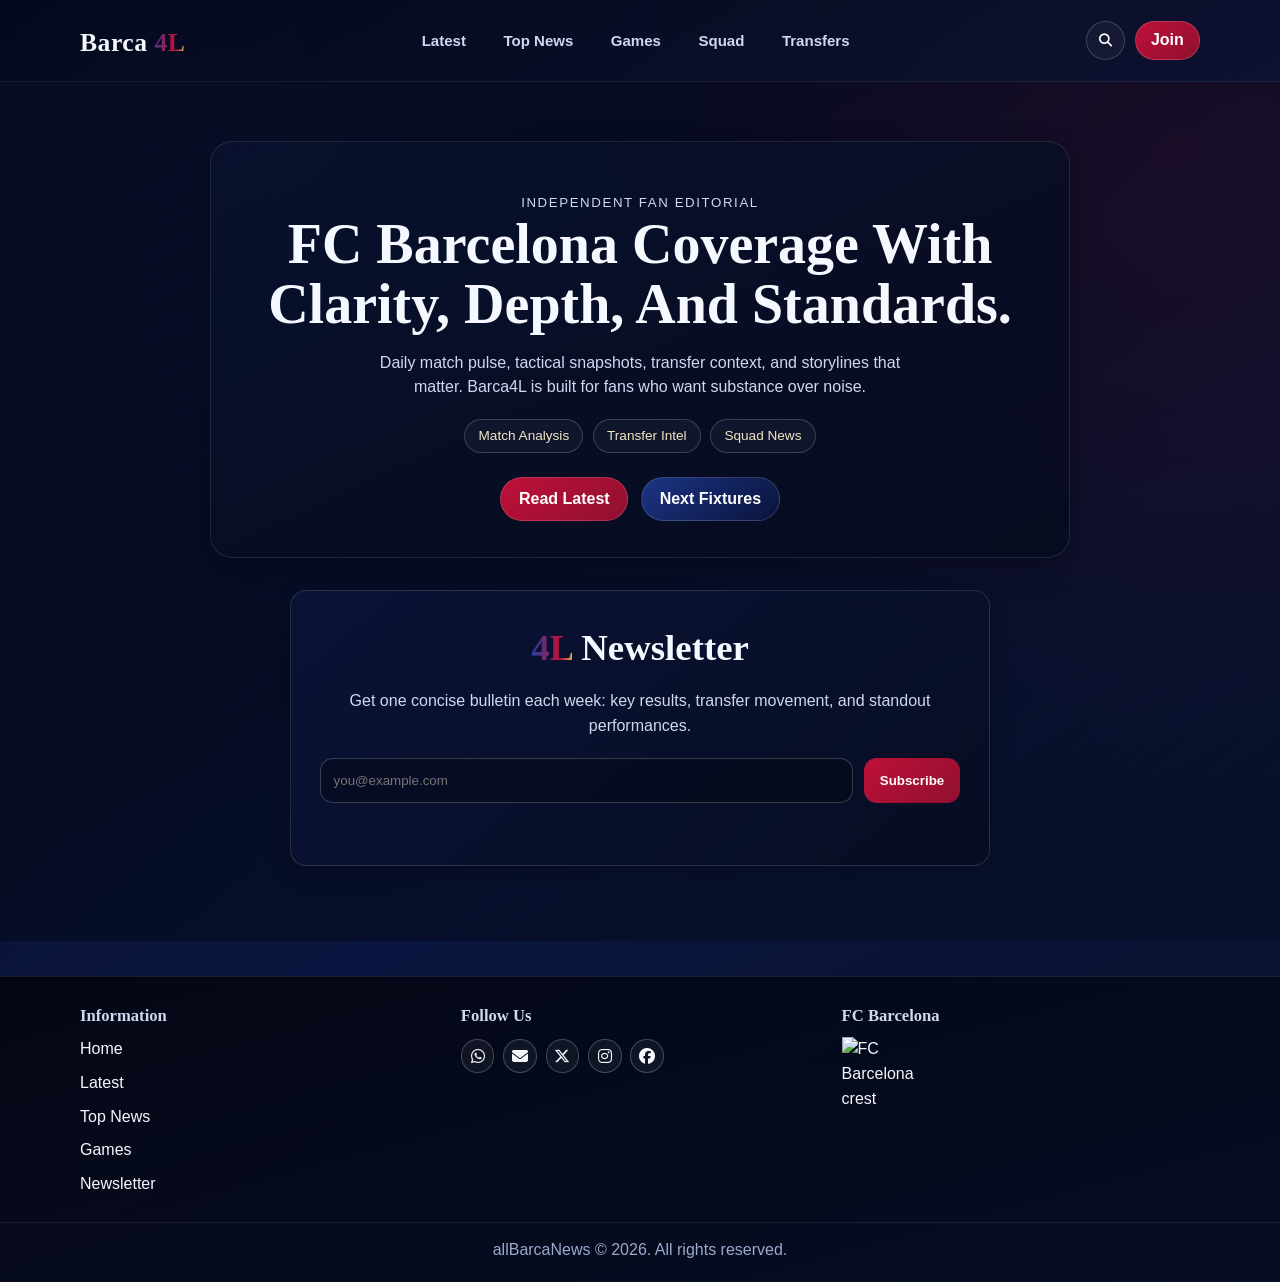
==== commit 67aa61fb: "portfolio upgrade rollout!" ====
--- a/allInOneBarca.html
+++ b/allInOneBarca.html
@@ -6,9 +6,9 @@
   <meta name="description" content="Barca4L fan hub for FC Barcelona news, match analysis, top stories, and transfer updates.">
   <meta name="referrer" content="strict-origin-when-cross-origin">
   <meta name="theme-color" content="#0b1030">
-  <meta http-equiv="Content-Security-Policy" content="default-src 'self'; script-src 'self'; style-src 'self' https://cdnjs.cloudflare.com; font-src 'self' https://cdnjs.cloudflare.com; img-src 'self' data: https:; base-uri 'self'; frame-ancestors 'none'; form-action 'self'; upgrade-insecure-requests">
+  <meta http-equiv="Content-Security-Policy" content="default-src 'self'; script-src 'self'; style-src 'self' https://cdnjs.cloudflare.com; font-src 'self' https://cdnjs.cloudflare.com; img-src 'self' data: https:; base-uri 'self'; form-action 'self'; upgrade-insecure-requests">
   <title>Barca4L | FC Barcelona Fan Hub</title>
-  <link rel="icon" href="img/barcaLogo.jpeg" type="image/jpeg">
+  <link rel="icon" href="img/favicon-barca4l.svg" type="image/svg+xml">
   <link rel="stylesheet" href="styles/newbarcablog.css">
   <link rel="stylesheet" href="https://cdnjs.cloudflare.com/ajax/libs/font-awesome/6.7.2/css/all.min.css">
   <script src="js/barcablog.js" defer></script>
@@ -67,13 +67,13 @@
       <div class="overlay wrapper">
         <section class="hero" aria-labelledby="hero-heading">
           <p class="hero-kicker">Independent fan editorial</p>
-          <h2 id="hero-heading">FC Barcelona Coverage With Clarity, Depth, And No Heyhey.</h2>
-          <p>Daily match pulse, tactical snapshots, transfer context, and storylines that matter. Barca4L Mes Un Club, its our Legacy.</p>
+          <h2 id="hero-heading">FC Barcelona Coverage With Clarity, Depth, And Standards.</h2>
+          <p>Daily match pulse, tactical snapshots, transfer context, and storylines that matter. Barca4L is built for fans who want substance over noise.</p>
 
           <div class="hero-pills" aria-label="Site strengths">
             <span>Match Analysis</span>
             <span>Transfer Intel</span>
-            <span>Squad Tracking</span>
+            <span>Squad News</span>
           </div>
 
           <div class="btns">
@@ -213,7 +213,7 @@
           <p class="description">Incoming, outgoing, and rumor quality ratings will be published here shortly.</p>
         </section>
         <section class="blogPost blog-placeholder">
-          <h2>Registration and Salary-Space Concerns</h2>
+          <h2>Registration and Salary-Space Outlook</h2>
           <p class="date">Editorial desk</p>
           <p class="description">A practical view of squad registration status and financial health throughout the window.</p>
         </section>
--- a/styles/newbarcablog.css
+++ b/styles/newbarcablog.css
@@ -15,8 +15,8 @@
   --radius-sm: 0.65rem;
   --radius-md: 1rem;
   --radius-lg: 1.4rem;
-  --shadow-soft: 0 12px 34px rgba(0, 0, 0, 0.25);
-  --shadow-strong: 0 18px 46px rgba(0, 0, 0, 0.36);
+  --shadow-soft: 0 8px 22px rgba(0, 0, 0, 0.2);
+  --shadow-strong: 0 12px 30px rgba(0, 0, 0, 0.28);
   --header-height: 78px;
 }
 
@@ -94,7 +94,6 @@
   top: 0;
   z-index: 1400;
   background: linear-gradient(150deg, rgba(4, 9, 26, 0.95), rgba(10, 18, 48, 0.9));
-  backdrop-filter: blur(12px);
   border-bottom: 1px solid rgba(255, 255, 255, 0.08);
 }
 
@@ -180,6 +179,7 @@
   align-items: center;
   justify-content: center;
   cursor: pointer;
+  touch-action: manipulation;
   transition: transform 0.2s ease, border-color 0.2s ease, background-color 0.2s ease;
 }
 
@@ -233,7 +233,6 @@
   position: fixed;
   inset: 0;
   background: rgba(3, 8, 21, 0.62);
-  backdrop-filter: blur(3px);
   z-index: 1240;
 }
 
@@ -244,10 +243,7 @@
   display: grid;
   place-items: start center;
   padding: calc(var(--header-height) + 1.2rem) 1rem 1rem;
-  background:
-    radial-gradient(circle at 20% 10%, rgba(36, 66, 164, 0.23), transparent 40%),
-    radial-gradient(circle at 78% 10%, rgba(191, 16, 56, 0.2), transparent 38%),
-    rgba(4, 10, 28, 0.86);
+  background: rgba(4, 10, 28, 0.9);
 }
 
 .search-overlay[hidden],
@@ -370,7 +366,7 @@
   padding: 2rem 0 3rem;
   background:
     linear-gradient(140deg, rgba(3, 7, 22, 0.78), rgba(6, 13, 34, 0.45)),
-    url("../img/Fondo barcelona.jpeg") center / cover no-repeat fixed;
+    url("../img/Fondo barcelona.jpeg") center / cover no-repeat;
 }
 
 #home.page.active {
@@ -559,6 +555,8 @@
   background: linear-gradient(165deg, rgba(8, 17, 47, 0.9), rgba(7, 13, 34, 0.9));
   box-shadow: var(--shadow-soft);
   transition: transform 0.24s ease, border-color 0.24s ease, box-shadow 0.24s ease;
+  content-visibility: auto;
+  contain-intrinsic-size: 360px;
 }
 
 .blogPost:hover,
@@ -881,6 +879,30 @@
   border-top: 1px solid rgba(255, 255, 255, 0.08);
 }
 
+@media (hover: none) {
+  .btn:hover,
+  .btn:focus-visible,
+  .join-link:hover,
+  .join-link:focus-visible,
+  .blogPost:hover,
+  .blogPost:focus-within,
+  .share-btn:hover,
+  .share-btn:focus-visible {
+    transform: none;
+    filter: none;
+  }
+}
+
+@media (prefers-reduced-motion: reduce) {
+  *,
+  *::before,
+  *::after {
+    animation: none !important;
+    transition: none !important;
+    scroll-behavior: auto !important;
+  }
+}
+
 @media (max-width: 920px) {
   .header-shell {
     grid-template-columns: auto auto 1fr auto;
@@ -899,9 +921,10 @@
     padding: 0.9rem;
     background: linear-gradient(165deg, rgba(8, 14, 38, 0.97), rgba(4, 9, 25, 0.97));
     border-left: 1px solid rgba(255, 255, 255, 0.12);
-    box-shadow: -18px 0 40px rgba(0, 0, 0, 0.38);
+    box-shadow: -10px 0 22px rgba(0, 0, 0, 0.24);
     transform: translateX(100%);
-    transition: transform 0.26s ease;
+    transition: transform 0.18s ease-out;
+    will-change: transform;
     z-index: 1300;
   }
 
@@ -919,6 +942,7 @@
     justify-content: flex-start;
     min-height: 2.55rem;
     padding-inline: 0.86rem;
+    touch-action: manipulation;
   }
 
   .join-link {
